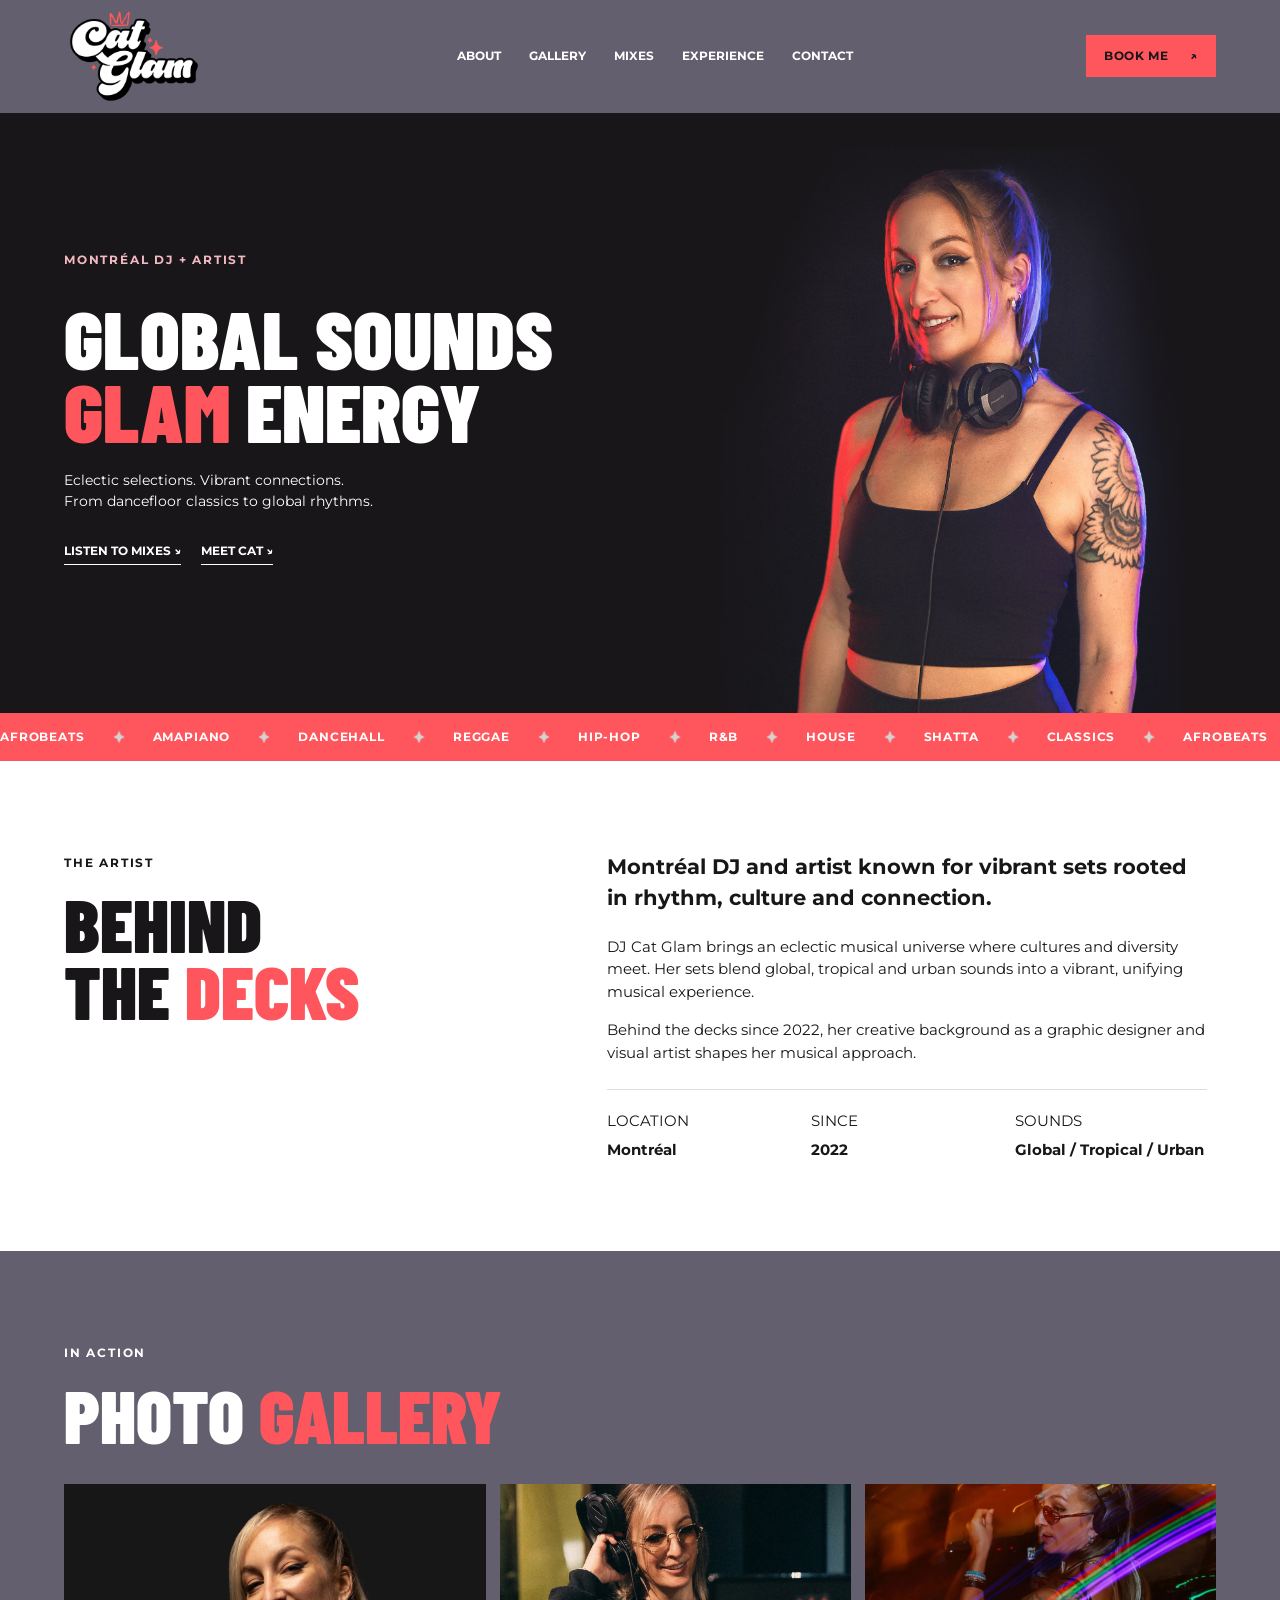
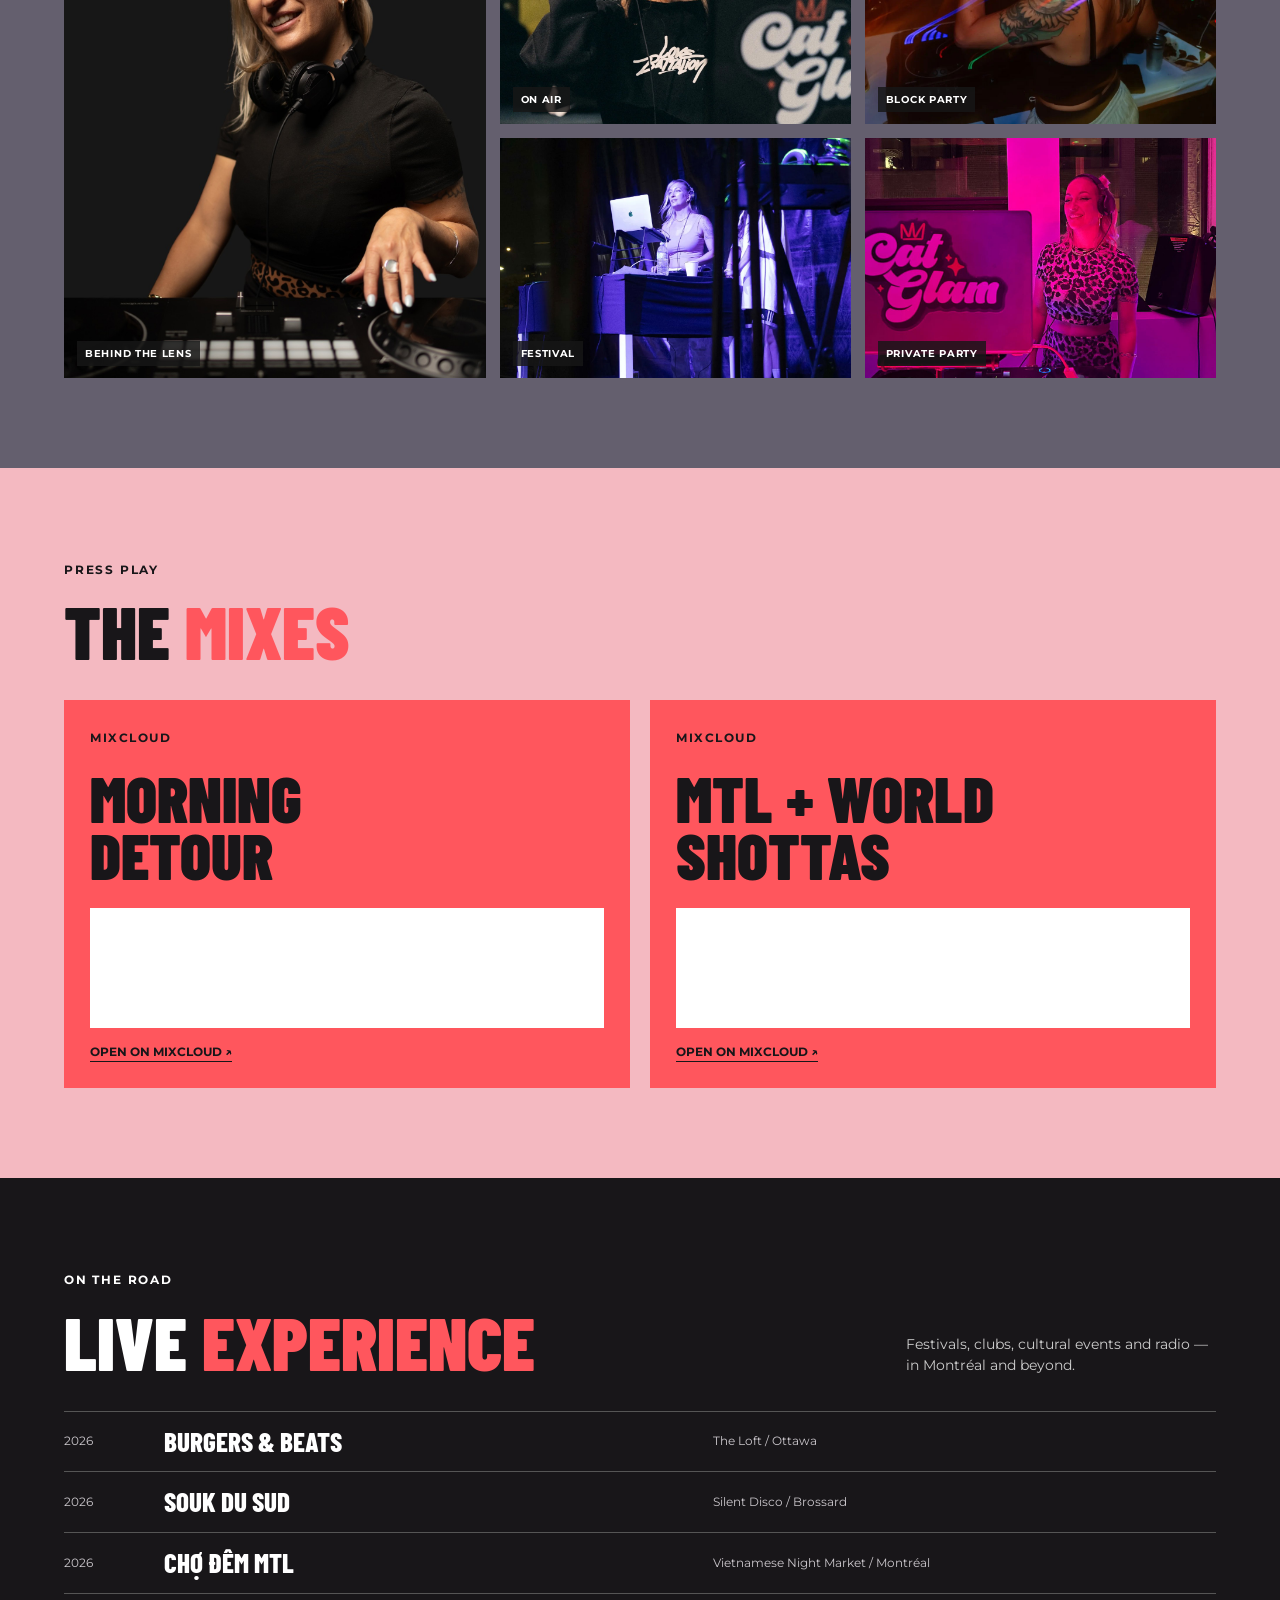
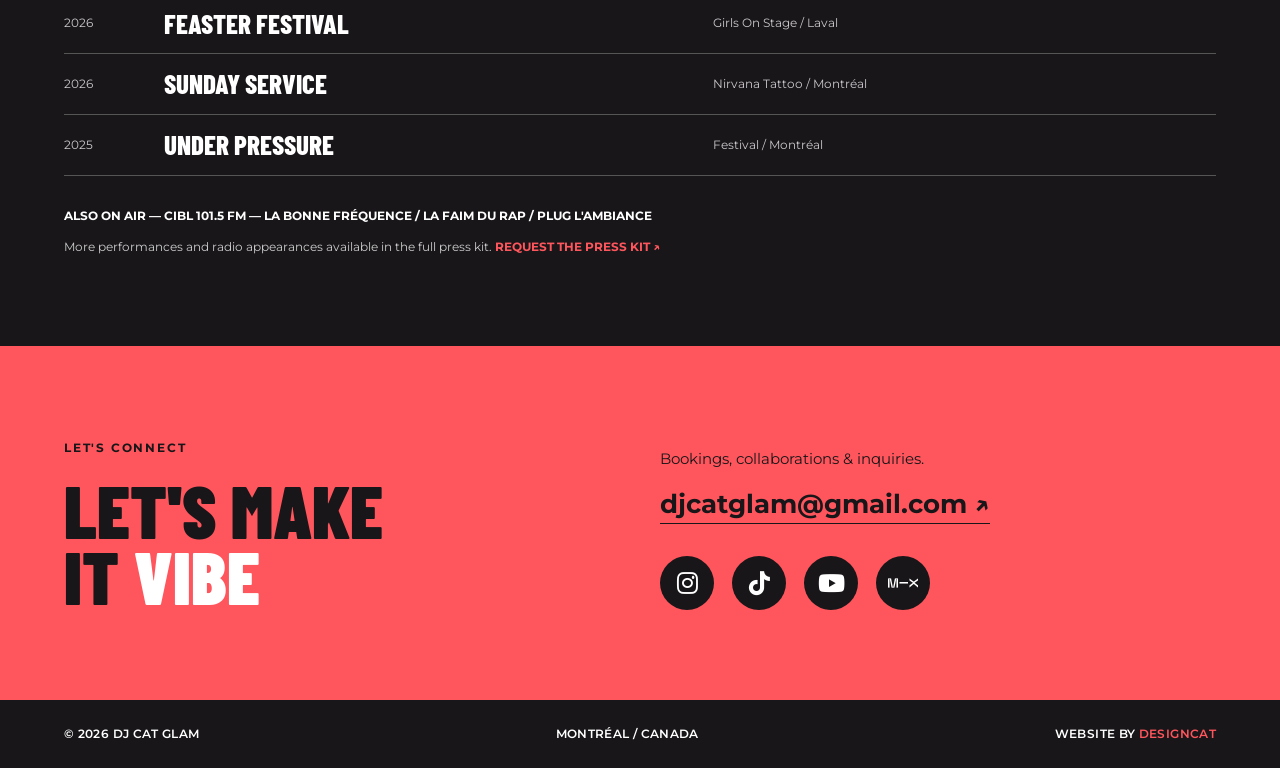
==== index.html @ 53d5a37f "sdf" ====
<!doctype html>
<html lang="en">
<head>
  <meta charset="utf-8">
  <meta name="viewport" content="width=device-width, initial-scale=1">
  <meta name="theme-color" content="#f4f0e9">
  <meta name="description" content="DJ Cat Glam — Montréal DJ and artist. Global, tropical and urban sounds. Listen to mixes, explore live sets and book Cat Glam.">
  <link rel="icon" type="image/png" href="images/favicon.png"><title>DJ Cat Glam — Montréal DJ & Artist</title>
  <link rel="preconnect" href="https://fonts.googleapis.com">
  <link rel="preconnect" href="https://fonts.gstatic.com" crossorigin>
  <link href="https://fonts.googleapis.com/css2?family=Barlow+Condensed:wght@600;700;800;900&family=Montserrat:wght@400;500;600;700&display=swap" rel="stylesheet">
  <link rel="stylesheet" href="https://cdnjs.cloudflare.com/ajax/libs/font-awesome/6.7.2/css/all.min.css">
  <link rel="stylesheet" href="style.css">
</head>
<body>
  <header class="header">
    <a href="#home" class="brand" aria-label="Cat Glam — home"><img src="images/catglam-logo.png" alt="Cat Glam" width="1560" height="1080"></a>
    <nav aria-label="Main navigation">
      <a href="#about">ABOUT</a>
      <a href="#gallery">GALLERY</a>
      <a href="#mixes">MIXES</a>
      <a href="#experience">EXPERIENCE</a>
      <a href="#contact">CONTACT</a>
    </nav>
    <a class="nav-book" href="mailto:djcatglam@gmail.com?subject=DJ%20Booking">BOOK ME <span aria-hidden="true">↗</span></a>
  </header>

  <main>
    <section id="home" class="hero" aria-labelledby="hero-title">
      <div class="hero-content wrap">
        <div class="hero-type">
          <div class="eyebrow">MONTRÉAL DJ + ARTIST</div>
          <h1 id="hero-title">GLOBAL SOUNDS<br><em>GLAM</em> ENERGY</h1>
          <p>Eclectic selections. Vibrant connections.<br>From dancefloor classics to global rhythms.</p>
          <div class="hero-cta">
            <a class="text-link" href="#mixes">LISTEN TO MIXES <span aria-hidden="true">↘</span></a>
            <a class="text-link" href="#about">MEET CAT <span aria-hidden="true">↘</span></a>
          </div>
        </div>
        <div class="portrait-stage">
          <img src="images/catglam-hero.jpg" alt="DJ Cat Glam photo" width="1440" height="1760" fetchpriority="high">
        </div>
      </div>
    </section>

    <!-- Two identical groups create one seamless horizontal loop. -->
    <div class="marquee" aria-label="Music genres: Afrobeats, Amapiano, Dancehall, Reggae, Hip-Hop, R&B, House, Shatta and Classics">
      <div class="marquee-track" aria-hidden="true">
        <div class="marquee-group">
          <span>AFROBEATS</span><img src="images/star.png" alt="" class="star"><span>AMAPIANO</span><img src="images/star.png" alt="" class="star"><span>DANCEHALL</span><img src="images/star.png" alt="" class="star"><span>REGGAE</span><img src="images/star.png" alt="" class="star"><span>HIP-HOP</span><img src="images/star.png" alt="" class="star"><span>R&amp;B</span><img src="images/star.png" alt="" class="star"><span>HOUSE</span><img src="images/star.png" alt="" class="star"><span>SHATTA</span><img src="images/star.png" alt="" class="star"><span>CLASSICS</span><img src="images/star.png" alt="" class="star">
        </div>
        <div class="marquee-group">
          <span>AFROBEATS</span><img src="images/star.png" alt="" class="star"><span>AMAPIANO</span><img src="images/star.png" alt="" class="star"><span>DANCEHALL</span><img src="images/star.png" alt="" class="star"><span>REGGAE</span><img src="images/star.png" alt="" class="star"><span>HIP-HOP</span><img src="images/star.png" alt="" class="star"><span>R&amp;B</span><img src="images/star.png" alt="" class="star"><span>HOUSE</span><img src="images/star.png" alt="" class="star"><span>SHATTA</span><img src="images/star.png" alt="" class="star"><span>CLASSICS</span><img src="images/star.png" alt="" class="star">
        </div>
      </div>
    </div>

    <section id="about" class="about section-pad">
      <div class="wrap about-grid">
        <div class="section-heading">
          <span class="eyebrow">THE ARTIST</span>
          <h2>BEHIND<br>THE <em>DECKS</em></h2>
        </div>
        <div class="about-copy">
          <p class="lead">Montréal DJ and artist known for vibrant sets rooted in rhythm, culture and connection.</p>
          <p>DJ Cat Glam brings an eclectic musical universe where cultures and diversity meet. Her sets blend global, tropical and urban sounds into a vibrant, unifying musical experience.</p>
          <p>Behind the decks since 2022, her creative background as a graphic designer and visual artist shapes her musical approach.</p>
          <div class="facts">
            <div>LOCATION<strong>Montréal</strong></div>
            <div>SINCE<strong>2022</strong></div>
            <div>SOUNDS<strong>Global / Tropical / Urban</strong></div>
          </div>
        </div>
      </div>
    </section>

    <section id="gallery" class="gallery section-pad" aria-labelledby="gallery-heading">
      <div class="wrap">
        <div class="section-top"><div><span class="eyebrow">IN ACTION</span><h2>PHOTO <em>GALLERY</em></h2></div></div>
        <div class="gallery-grid">
          <a class="gallery-item gallery-feature" href="images/studio-dj.jpg" target="_blank" rel="noopener" aria-label="View DJ Cat Glam studio portrait"><img src="images/studio-dj.jpg" alt="DJ Cat Glam behind her controller" loading="lazy"><span>BEHIND THE LENS</span></a>
          <a class="gallery-item" href="images/press-2.jpg" target="_blank" rel="noopener" aria-label="View DJ performance photo"><img src="images/press-2.jpg" alt="DJ Cat Glam behind the decks at an event" loading="lazy"><span>ON AIR</span></a>
          <a class="gallery-item" href="images/press-1.jpg" target="_blank" rel="noopener" aria-label="View DJ performance photo"><img src="images/press-1.jpg" alt="DJ Cat Glam performing under colorful lights" loading="lazy"><span>BLOCK PARTY</span></a>
          <a class="gallery-item" href="images/press-3.jpg" target="_blank" rel="noopener" aria-label="View festival photo"><img src="images/press-3.jpg" alt="DJ Cat Glam performing on a festival stage" loading="lazy"><span>FESTIVAL</span></a>
          <a class="gallery-item" href="images/press-4.jpg" target="_blank" rel="noopener" aria-label="View DJ event photo"><img src="images/press-4.jpg" alt="DJ Cat Glam mixing at an event with magenta lighting" loading="lazy"><span>PRIVATE PARTY</span></a>
        </div>
      </div>
    </section>

    <section id="mixes" class="mixes section-pad">
      <div class="wrap">
        <div class="section-top"><div><span class="eyebrow">PRESS PLAY</span><h2>THE <em>MIXES</em></h2></div></div>
        <div class="mix-grid">
          <article class="mix-card">
            <span class="mix-number">MIXCLOUD</span>
            <h3>MORNING<br>DETOUR</h3>
            <iframe title="Morning Detour Mixtape on Mixcloud" loading="lazy" width="100%" height="120" src="https://www.mixcloud.com/widget/iframe/?hide_cover=1&amp;light=1&amp;feed=%2Fdjcatglam%2Fmorning-detour-mixtape%2F" allow="encrypted-media; fullscreen"></iframe>
            <a href="https://www.mixcloud.com/djcatglam/morning-detour-mixtape/" target="_blank" rel="noopener noreferrer">OPEN ON MIXCLOUD ↗</a>
          </article>
          <article class="mix-card">
            <span class="mix-number">MIXCLOUD</span>
            <h3>MTL + WORLD<br>SHOTTAS</h3>
            <iframe title="MTL World Shottas on Mixcloud" loading="lazy" width="100%" height="120" src="https://www.mixcloud.com/widget/iframe/?hide_cover=1&amp;light=1&amp;feed=%2Fdjcatglam%2Fmtl-world-shottas%2F" allow="encrypted-media; fullscreen"></iframe>
            <a href="https://www.mixcloud.com/djcatglam/mtl-world-shottas/" target="_blank" rel="noopener noreferrer">OPEN ON MIXCLOUD ↗</a>
          </article>
        </div>
      </div>
    </section>

    <section id="experience" class="experience section-pad">
      <div class="wrap">
        <div class="section-top"><div><span class="eyebrow">ON THE ROAD</span><h2>LIVE <em>EXPERIENCE</em></h2></div><p>Festivals, clubs, cultural events and radio — in Montréal and beyond.</p></div>
        <div class="gig-list">
          <div class="gig"><span>2026</span><strong>BURGERS &amp; BEATS</strong><span>The Loft / Ottawa</span></div>
          <div class="gig"><span>2026</span><strong>SOUK DU SUD</strong><span>Silent Disco / Brossard</span></div>
          <div class="gig"><span>2026</span><strong>CHỢ ĐÊM MTL</strong><span>Vietnamese Night Market / Montréal</span></div>
          <div class="gig"><span>2026</span><strong>FEASTER FESTIVAL</strong><span>Girls On Stage / Laval</span></div>
          <div class="gig"><span>2026</span><strong>SUNDAY SERVICE</strong><span>Nirvana Tattoo / Montréal</span></div>
          <div class="gig"><span>2025</span><strong>UNDER PRESSURE</strong><span>Festival / Montréal</span></div>
        </div>
        <p class="radio-note">ALSO ON AIR — CIBL 101.5 FM — LA BONNE FRÉQUENCE / LA FAIM DU RAP / PLUG L'AMBIANCE</p>
        <p class="press-note">More performances and radio appearances available in the full press kit. <a href="mailto:djcatglam@gmail.com?subject=DJ%20Cat%20Glam%20Press%20Kit">REQUEST THE PRESS KIT ↗</a></p>
      </div>
    </section>

    <section id="contact" class="contact section-pad">
      <div class="wrap contact-grid">
        <div><span class="eyebrow">LET'S CONNECT</span><h2>LET'S MAKE<br>IT <em>VIBE</em></h2></div>
        <div class="contact-detail">
          <p>Bookings, collaborations &amp; inquiries.</p>
          <a class="mail" href="mailto:djcatglam@gmail.com">djcatglam@gmail.com ↗</a>
<div class="socials" aria-label="Social links">
  <a href="https://www.instagram.com/djcatglam/" target="_blank" rel="noopener noreferrer" aria-label="Instagram"><i class="fa-brands fa-instagram"></i></a>
  <a href="https://www.tiktok.com/@djcatglam" target="_blank" rel="noopener noreferrer" aria-label="TikTok"><i class="fa-brands fa-tiktok"></i></a>
  <a href="https://www.youtube.com/@djcatglam" target="_blank" rel="noopener noreferrer" aria-label="YouTube"><i class="fa-brands fa-youtube"></i></a>
  <a href="https://www.mixcloud.com/djcatglam/" target="_blank" rel="noopener noreferrer" aria-label="Mixcloud"><i class="fa-brands fa-mixcloud"></i></a>
</div>
        </div>
      </div>
    </section>
  </main>
  <footer><div class="wrap footer"><span>© 2026 DJ CAT GLAM</span><span>MONTRÉAL / CANADA</span><span>WEBSITE BY <a href="https://designcat.ca" target="_blank" rel="noopener noreferrer">DESIGNCAT</a></span></div></footer>
</body>
</html>
---- style.css ----
:root {
  --coral: #ff565d;
  --pink: #f4b9c1;
  --paper: #d5d1cf;
  --white: #fff;
  --ink: #181619;
  --mauve: #645f6e;
}
* { box-sizing:border-box; }
html { scroll-behavior:smooth; scroll-padding-top:25px; }
body { margin:0; background:var(--paper); color:var(--ink); font:400 15px/1.5 Montserrat,Arial,sans-serif; overflow-x:hidden; }
a { color:inherit; text-decoration:none; }
a:hover { opacity:.8; }
a:focus-visible { outline:3px solid var(--coral); outline-offset:4px; }
img { display:block; max-width:100%; }
h1,h2,h3,p { margin:0; }
h1,h2,h3 { font-family:'Barlow Condensed',Impact,sans-serif; font-weight:900; line-height:90%; }
em { color:var(--coral); font-style:normal; }
.wrap { width:min(1260px,90%); margin-inline:auto; }
.section-pad { padding:90px 0; }
.eyebrow { font-size:12px; font-weight:700; letter-spacing:0.15em; }

/* Header */
.header { min-height:88px; display:grid; grid-template-columns:160px 1fr auto; align-items:center; gap:22px; padding:8px 5%; background:var(--mauve); color:white; }
.brand { display:block; width:140px; }
.brand img { width:100%; height:auto; }
.header nav { display:flex; align-items:center; justify-content:center; gap:clamp(14px,2.2vw,32px); font-size:12px; font-weight:700; }
.nav-book,.button { display:inline-flex; align-items:center; justify-content:space-between; gap:22px; padding:12px 18px; font-size:12px; font-weight:700; letter-spacing:0.05em; }
.nav-book { background:var(--coral); color:var(--ink); font-weight:700;}
.text-link { padding-bottom:4px; border-bottom:1px solid; font-size:12px; font-weight:700; white-space:nowrap; }

/* Hero */
.hero { background: var(--ink); color: var(--white); position: relative; overflow: hidden; }
.hero-content { display:grid; grid-template-columns:minmax(0,1.2fr) minmax(0,.8fr); align-items:center; gap:12px; min-height:580px; }
.hero-type { position:relative; z-index:2; padding:60px 0 70px; }
.hero .eyebrow { color:var(--pink); }
.hero h1 { font-size:clamp(4rem,6.4vw,7.3rem); white-space:nowrap; margin:32px 0 22px; }
.hero-type>p { max-width:430px; font-size:14px; line-height:1.5; }
.hero-cta { display:flex; flex-wrap:wrap; align-items:center; gap:20px; margin-top:30px; }
.portrait-stage { position:relative; align-self:stretch; min-height:600px; }
.portrait-stage img { position:absolute; height:99%; width:auto; max-width:none; bottom:0; right:0; object-fit:contain; object-position:bottom; }

/* Straight, infinite marquee */
.marquee { width:100%; overflow:hidden; background:var(--coral); color:var(--white); padding:15px 0; transform:none; margin:0; }
.marquee-track { display:flex; width:max-content; animation:marquee-scroll 36s linear infinite; }
.marquee-group { display:flex; flex:0 0 auto; align-items:center; gap:28px; padding-right:28px; white-space:nowrap; font-size:12px; font-weight:700; letter-spacing:.07em; }
@keyframes marquee-scroll { from { transform:translateX(0); } to { transform:translateX(-50%); } }
@media (prefers-reduced-motion:reduce) { html { scroll-behavior:auto; } .marquee-track { animation:none; } }
.star { position: static; width: 12px; height: 12px; object-fit: contain; flex-shrink: 0; pointer-events: none; }

/* About */
.about { background:#fff; }
.about-grid { display:grid; grid-template-columns:.85fr 1.15fr; gap:8%; }
.section-heading h2,.section-top h2,.contact h2 { font-size:clamp(3.5rem,5.8vw,6rem); margin-top:18px; }
.about-copy { max-width:600px; }
.about-copy p { margin-bottom:16px; }
.about-copy .lead { font-size:21px; font-weight:700; line-height:1.5; margin-bottom:22px; }
.facts { display:grid; grid-template-columns:repeat(3,minmax(0,1fr)); gap:13px; border-top:1px solid #ddd; margin-top:25px; padding-top:20px; }
.facts strong { display:block; margin-top:6px; }

/* Shared section intro */
.section-top { display:flex; align-items:end; justify-content:space-between; gap:30px; margin-bottom:35px; }
.section-top>p { max-width:310px; font-size:14px; }

/* Photo gallery */
.gallery { background:var(--mauve); color:white; }
.gallery-grid { display:grid; grid-template-columns:1.2fr 1fr 1fr; grid-auto-rows:240px; gap:14px; }
.gallery-item { position:relative; display:block; overflow:hidden; background:#29242c; color:white; }
.gallery-feature { grid-row:span 2; }
.gallery-item img { width:100%; height:100%; object-fit:cover; transition:transform .35s ease; }
.gallery-item:hover img { transform:scale(1.035); }
.gallery-item span { position:absolute; left:13px; bottom:12px; padding:5px 8px; background:rgba(23,23,23,.82); font-size:10px; font-weight:700; letter-spacing:.07em; }

/* Mixcloud */
.mixes { background:var(--pink); }
.mix-grid { display:grid; grid-template-columns:repeat(2,minmax(0,1fr)); gap:20px; }
.mix-card { min-width:0; background:var(--coral); padding:26px; }
.mix-number { font-size:12px; font-weight:700; letter-spacing:.13em; }
.mix-card h3 { font-size:clamp(3.4rem,5vw,5.5rem); margin:20px 0 24px; }
.mix-card iframe { border:0; width:100%; display:block; background:white; }
.mix-card>a { display:inline-block; margin-top:15px; font-size:12px; font-weight:700; border-bottom:1px solid; }

/* Experience */
.experience { background:var(--ink); color:white; }
.experience .section-top>p { color:#ccc; }
.gig { display:grid; grid-template-columns:80px minmax(0,1fr) minmax(0,.95fr); gap:20px; align-items:center; padding:15px 0; border-top:1px solid #555; }
.gig:last-child { border-bottom:1px solid #555; }
.gig span { font-size:12px; color:#cbc7cc; }
.gig strong { font:800 27px/1.1 'Barlow Condensed',Impact,sans-serif; }
.radio-note { margin-top:30px; font-size:12px; font-weight:700; line-height:1.7; }
.radio-note span { color:var(--coral); margin:0 8px; }
.press-note { margin-top:12px; font-size:12px; color:#ccc; }
.press-note a { color:var(--coral); font-weight:700; }

/* Contact / socials */
.contact { background:var(--coral); }
.contact em { color:white; }
.contact-grid { display:grid; grid-template-columns:1fr 1fr; gap:40px; align-items:end; }
.contact-detail p { margin-bottom:14px; }
.mail { display:inline-block; font-size:clamp(16px,2vw,26px); font-weight:700; border-bottom:1px solid; overflow-wrap:anywhere; }
.socials {
  display: flex;
  gap: 18px;
  margin-top: 32px;
  flex-wrap: wrap;
}
.socials a {
  width: 54px;
  height: 54px;
  border-radius: 50%;
  background: var(--ink);
  color: var(--white);
  display: inline-flex;
  align-items: center;
  justify-content: center;
  font-size: 24px;
  line-height: 1;
  transition: all 0.2s ease;
}

footer { background:var(--ink); color:white; }
.footer { display:flex; justify-content:space-between; flex-wrap:wrap; gap:12px; padding:25px 0; font-size:12px; font-weight:600; letter-spacing:.03em; }
.footer a { color:var(--coral); }

@media(max-width:1050px) {
 .hero h1 { font-size:clamp(3.7rem,7vw,6rem); }
 .portrait-stage img { right:-15%; }
 .header { grid-template-columns:125px 1fr auto; }
}
@media(max-width:720px) {
 html { scroll-padding-top:18px; }
 body { font-size:14px; }
 .wrap { width:90%; }
 .section-pad { padding:65px 0; }
 .header { display:flex; flex-wrap:wrap; min-height:0; gap:9px; padding:8px 5% 14px; }
 .brand { width:98px; }
 .header nav { order:3; width:100%; justify-content:space-between; gap:6px; font-size:9px; }
 .nav-book { margin-left:auto; padding:9px 11px; font-size:10px; }
 .hero-content { display:flex; flex-direction:column; min-height:0; gap:0; align-items:stretch; }
 .hero-type { padding:44px 0 0; }
 .hero h1 { font-size:clamp(3.15rem,12vw,5.1rem); line-height:.96; white-space:normal; margin:22px 0 16px; }
 .hero-type>p { font-size:13px; }
 .hero-cta { margin-top:23px; gap:16px; }
 .portrait-stage { align-self:auto; min-height:0; height:350px; margin-top:8px; }
 .portrait-stage img { height:100%; width:auto; max-width:100%; bottom:0; right:auto; left:50%; transform:translateX(-50%); object-fit:contain; }
 .marquee { padding:12px 0; }
 .marquee-group { gap:20px; padding-right:20px; font-size:12px; }
 .about-grid,.contact-grid,.mix-grid { grid-template-columns:1fr; gap:22px; }
 .section-heading h2,.section-top h2,.contact h2 { font-size:clamp(3.3rem,11vw,5rem); }
 .about-copy .lead { font-size:17px; }
 .facts { gap:10px; }
 .section-top { display:block; }
 .section-top>p { margin-top:15px; }
 .gallery-grid { grid-template-columns:repeat(2,minmax(0,1fr)); grid-auto-rows:auto; gap:9px; }
 .gallery-item { aspect-ratio:1 / 1; }
 .gallery-feature { grid-column:1 / -1; grid-row:auto; height:auto; aspect-ratio:3 / 4; }
 .gallery-feature img { object-fit:contain; object-position:center; background:#171717; }
 .gallery-item span { font-size:9px; left:8px; bottom:8px; }
 .mix-card { padding:22px; }
 .mix-card h3 { font-size:4rem; }
 .gig { grid-template-columns:65px 1fr; gap:7px 12px; }
 .gig span:last-child { grid-column:2; }
 .gig strong { font-size:24px; }
 .socials { gap:25px; }
 .footer { font-size:10px; }
}
@media(max-width:390px) {
 .header nav { font-size:8px; }
 .hero h1 { font-size:11.2vw; }
 .hero-cta { gap:12px; }
 .button,.text-link { font-size:10px; }
 .portrait-stage { height:315px; }
}
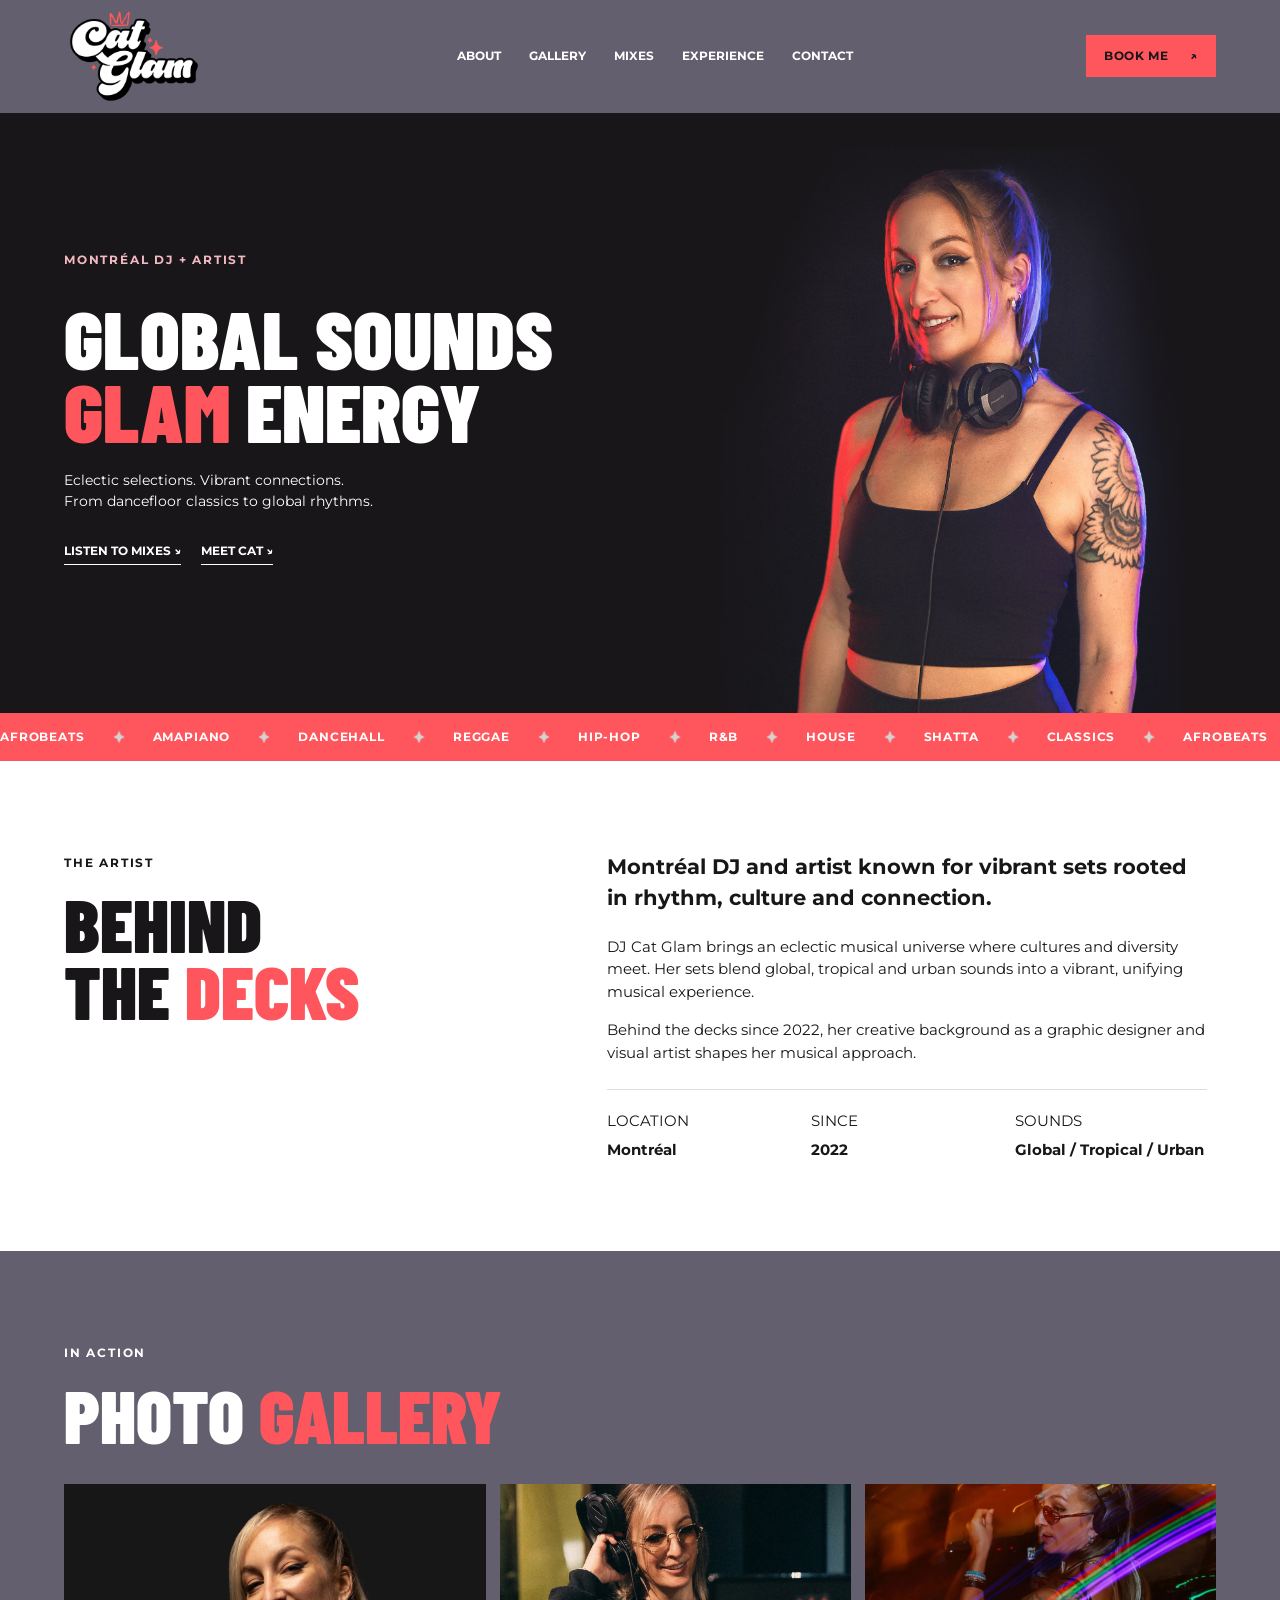
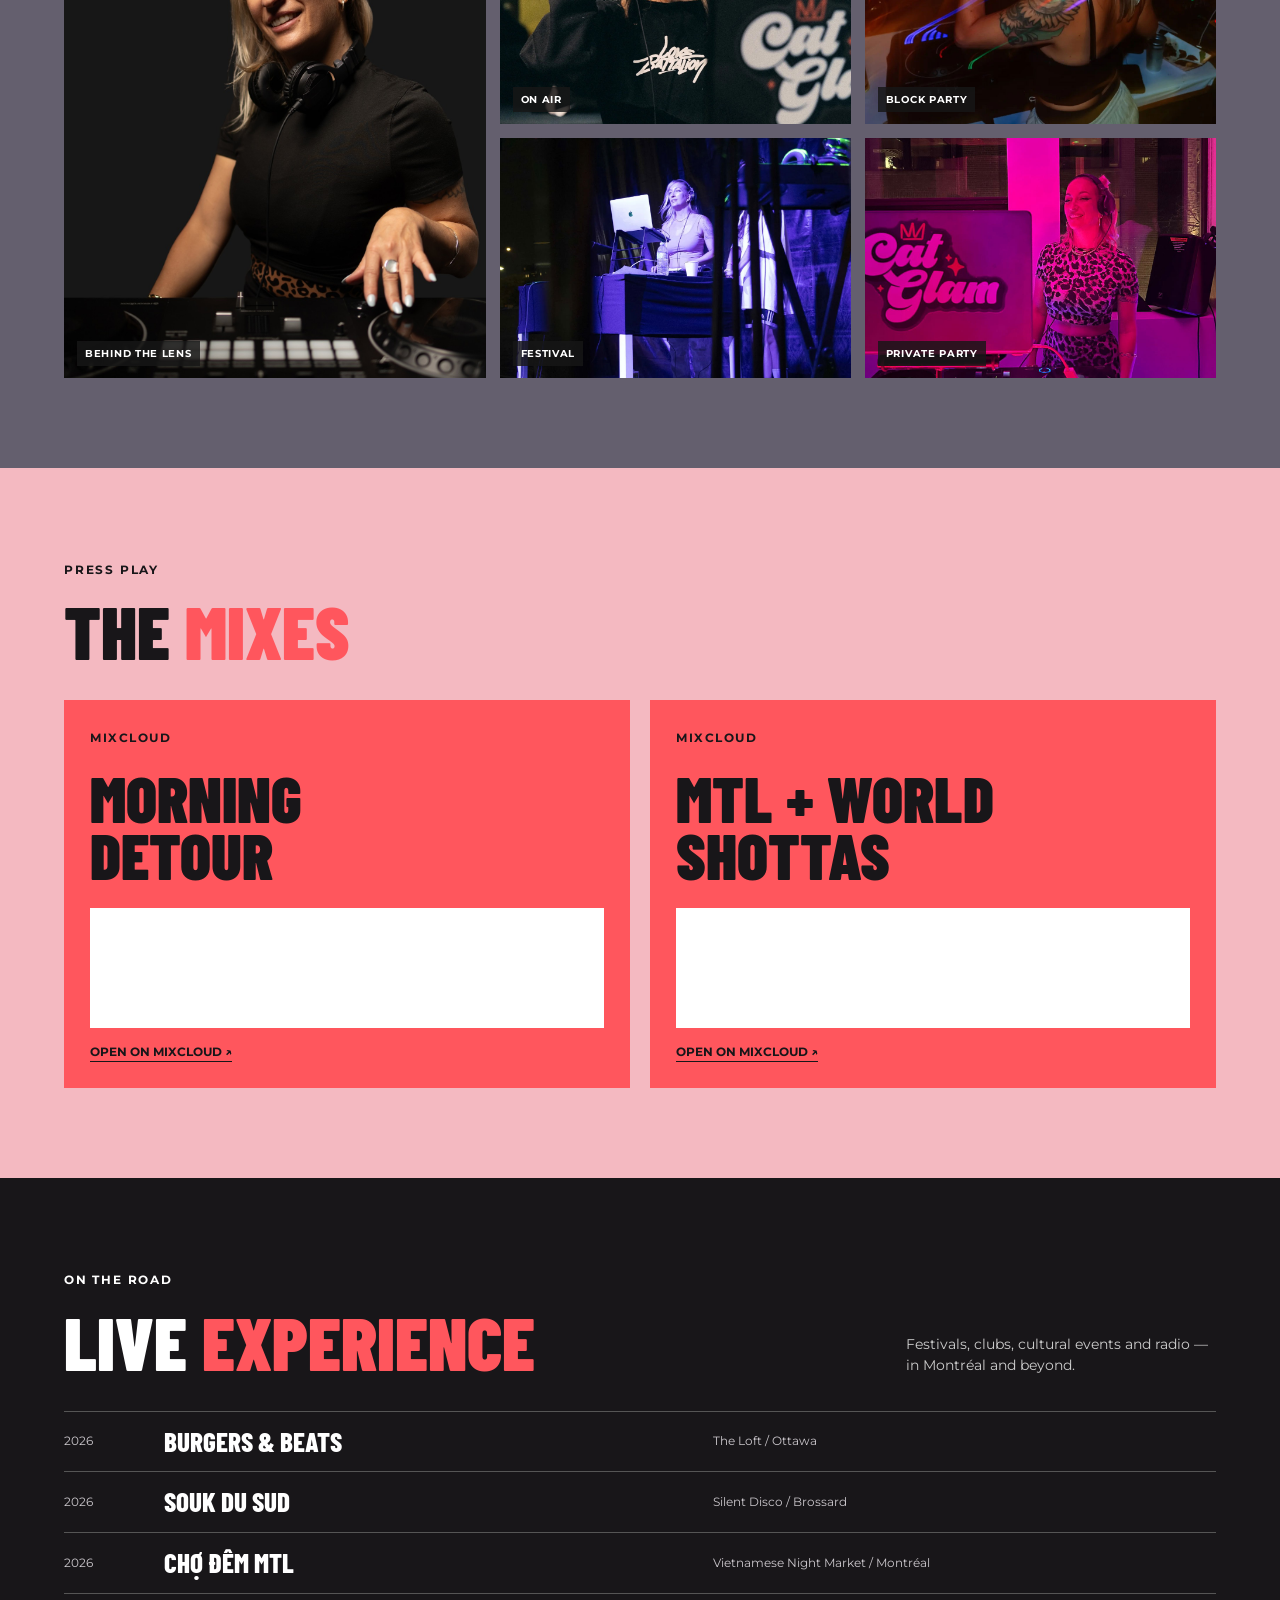
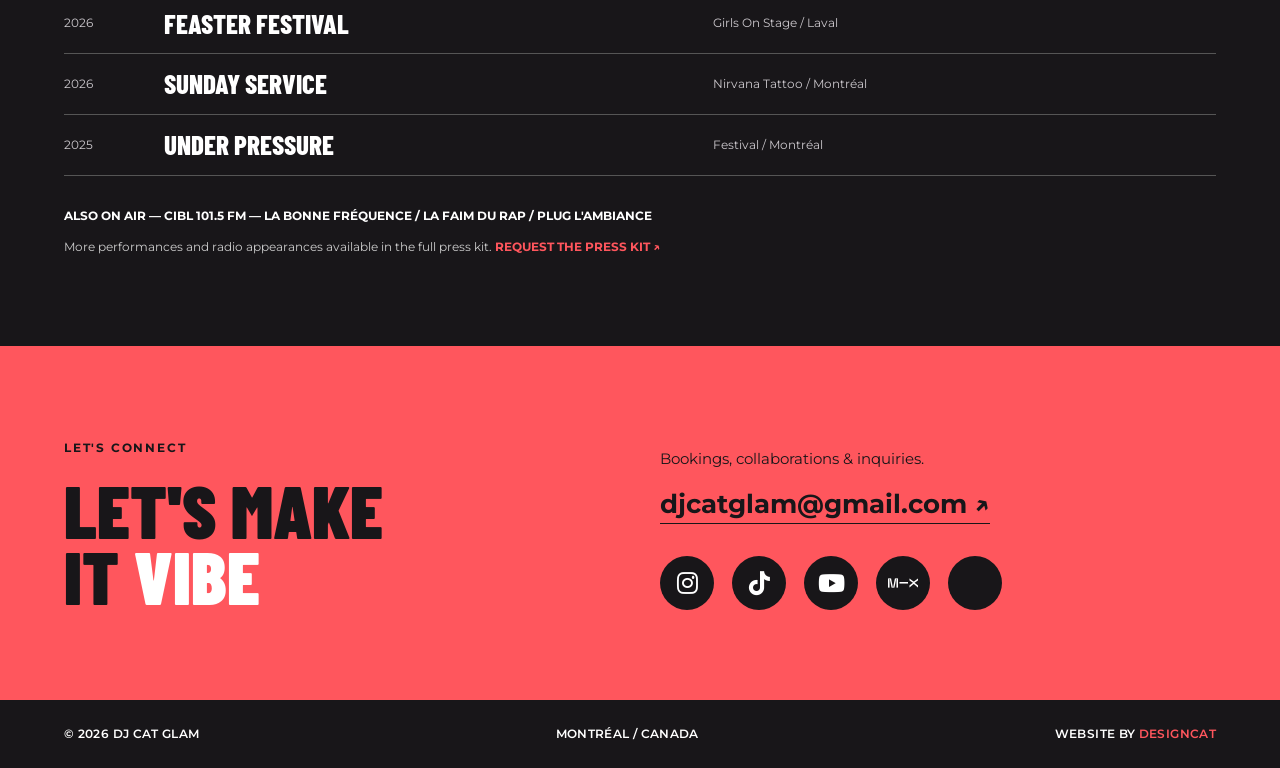
==== commit 5e788604: "sdfgf" ====
--- a/index.html
+++ b/index.html
@@ -134,6 +134,7 @@
   <a href="https://www.tiktok.com/@djcatglam" target="_blank" rel="noopener noreferrer" aria-label="TikTok"><i class="fa-brands fa-tiktok"></i></a>
   <a href="https://www.youtube.com/@djcatglam" target="_blank" rel="noopener noreferrer" aria-label="YouTube"><i class="fa-brands fa-youtube"></i></a>
   <a href="https://www.mixcloud.com/djcatglam/" target="_blank" rel="noopener noreferrer" aria-label="Mixcloud"><i class="fa-brands fa-mixcloud"></i></a>
+  <a href="https://linktr.ee/djcatglam" target="_blank" rel="noopener noreferrer" aria-label="Linktree"><i class="fa-brands fa-linktree"></i></a>
 </div>
         </div>
       </div>
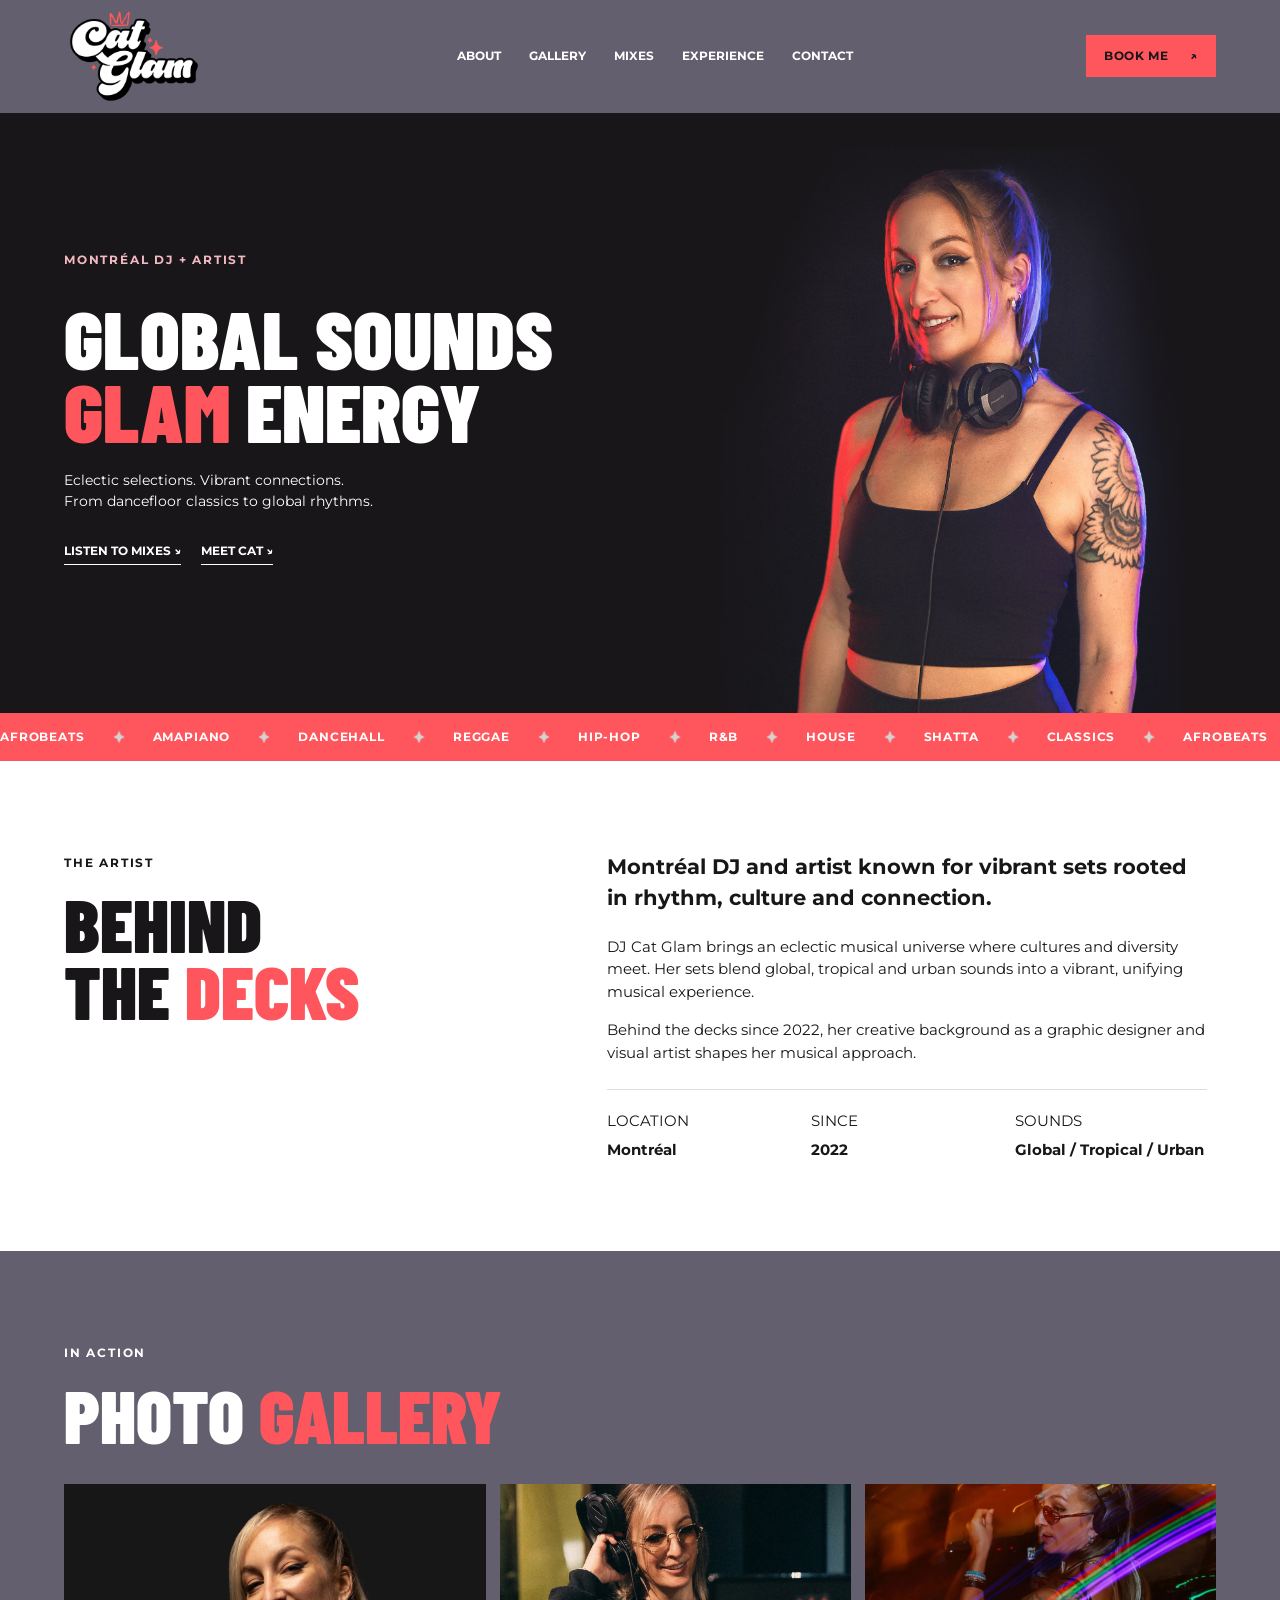
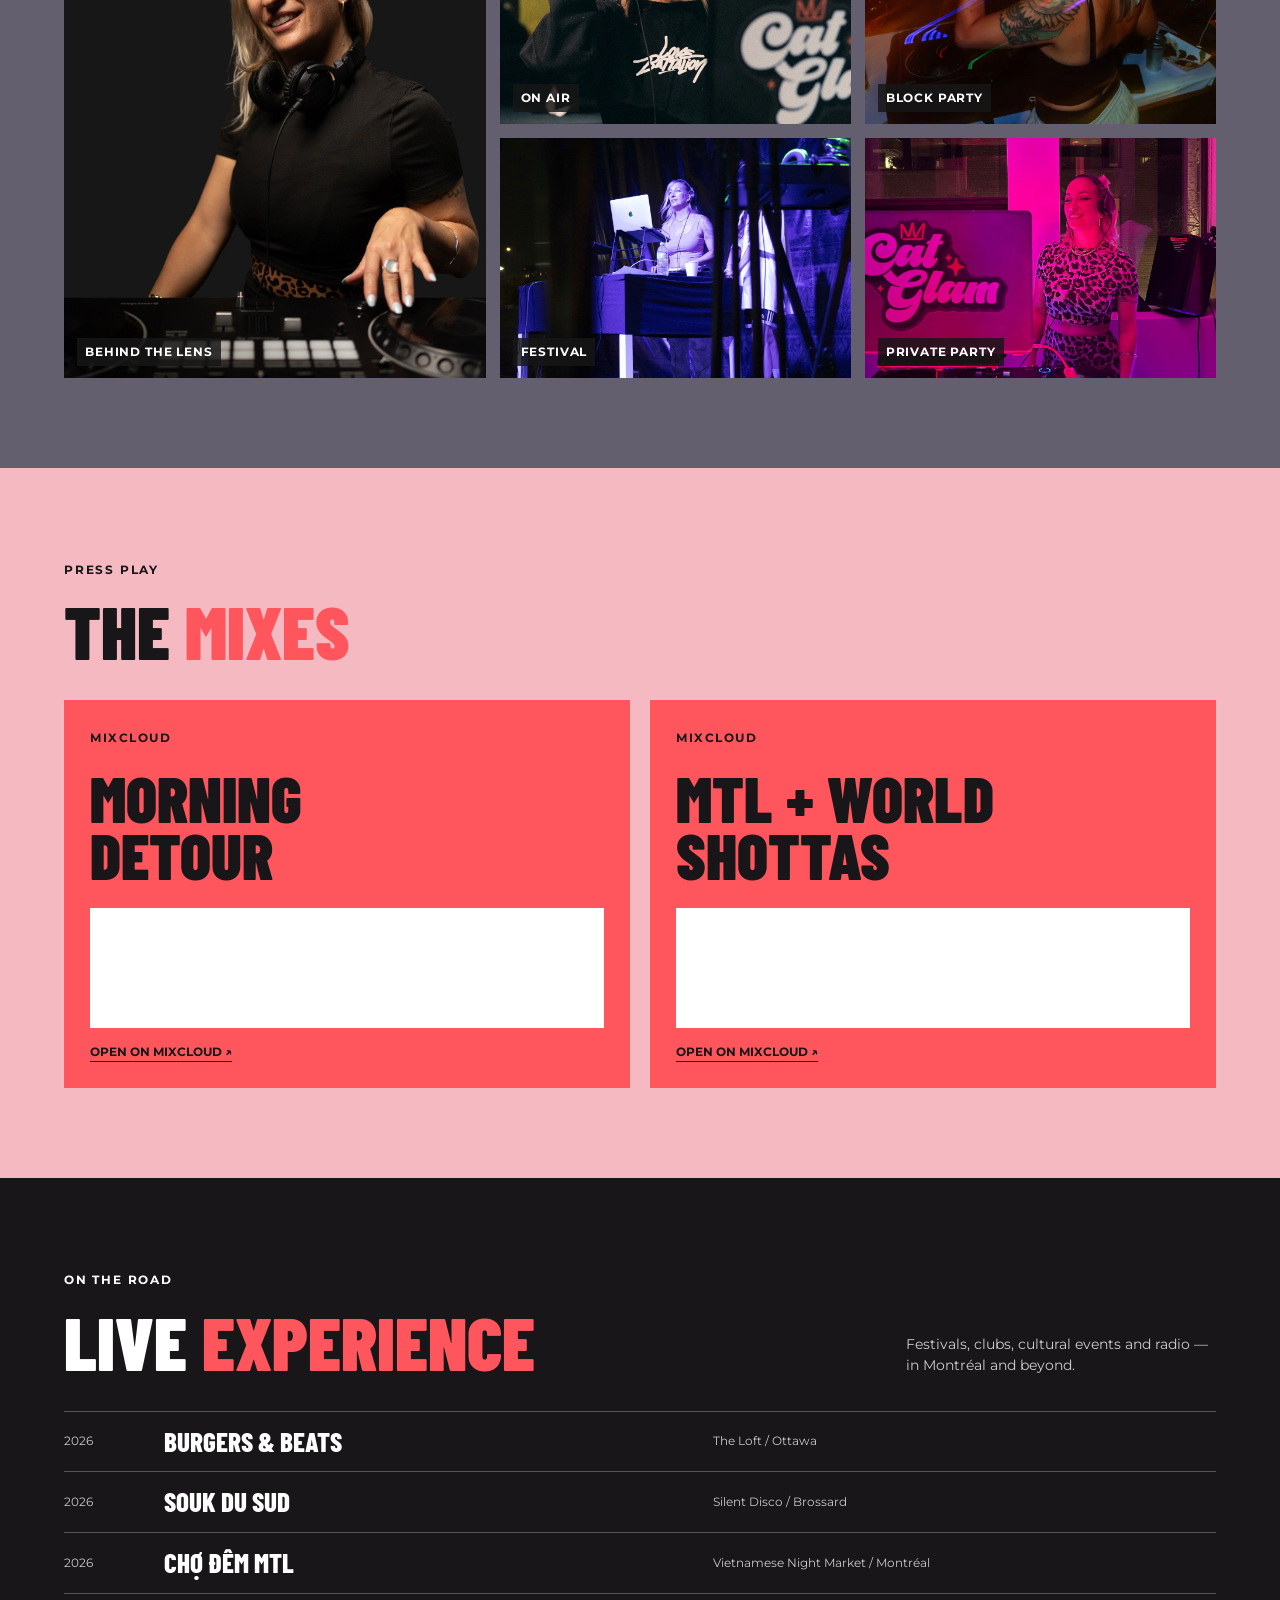
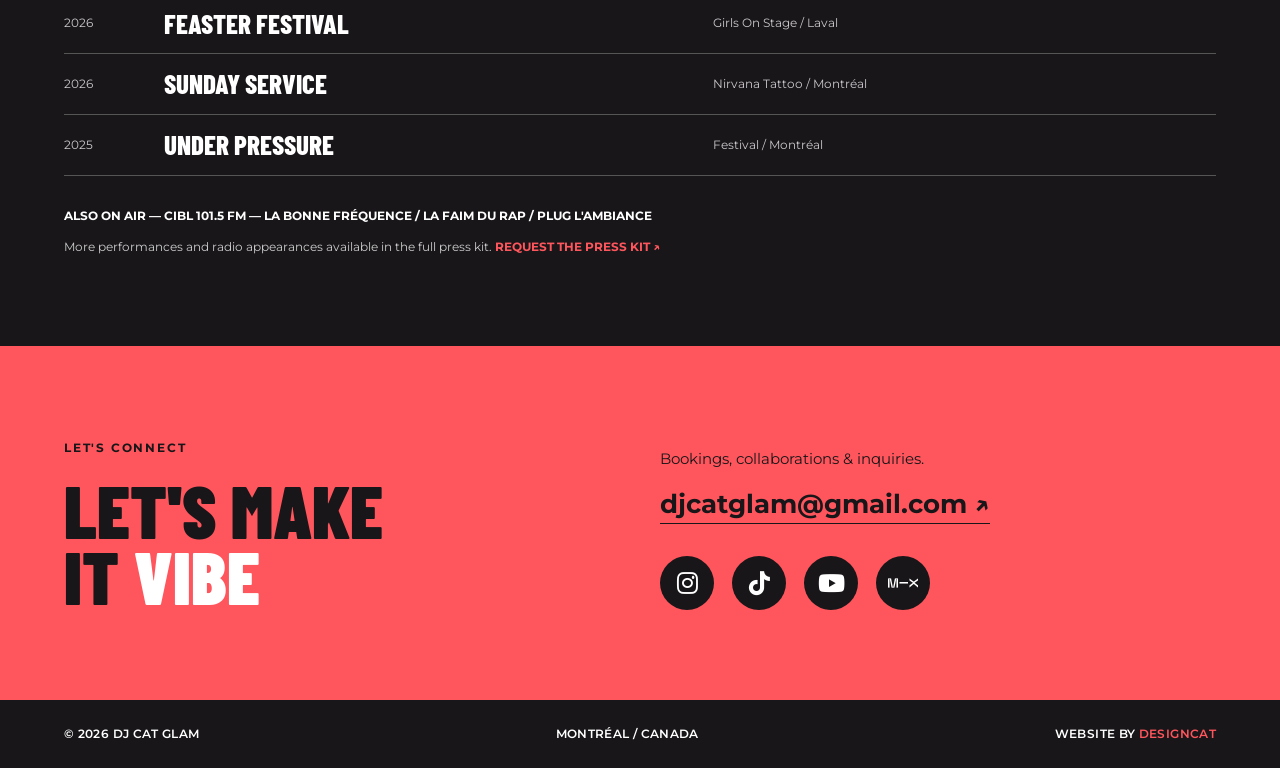
==== commit dfd60730: "gu" ====
--- a/index.html
+++ b/index.html
@@ -134,7 +134,6 @@
   <a href="https://www.tiktok.com/@djcatglam" target="_blank" rel="noopener noreferrer" aria-label="TikTok"><i class="fa-brands fa-tiktok"></i></a>
   <a href="https://www.youtube.com/@djcatglam" target="_blank" rel="noopener noreferrer" aria-label="YouTube"><i class="fa-brands fa-youtube"></i></a>
   <a href="https://www.mixcloud.com/djcatglam/" target="_blank" rel="noopener noreferrer" aria-label="Mixcloud"><i class="fa-brands fa-mixcloud"></i></a>
-  <a href="https://linktr.ee/djcatglam" target="_blank" rel="noopener noreferrer" aria-label="Linktree"><i class="fa-brands fa-linktree"></i></a>
 </div>
         </div>
       </div>
--- a/style.css
+++ b/style.css
@@ -69,7 +69,7 @@
 .gallery-feature { grid-row:span 2; }
 .gallery-item img { width:100%; height:100%; object-fit:cover; transition:transform .35s ease; }
 .gallery-item:hover img { transform:scale(1.035); }
-.gallery-item span { position:absolute; left:13px; bottom:12px; padding:5px 8px; background:rgba(23,23,23,.82); font-size:10px; font-weight:700; letter-spacing:.07em; }
+.gallery-item span { position:absolute; left:13px; bottom:12px; padding:5px 8px; background:rgba(23,23,23,.82); font-size:12px; font-weight:700; letter-spacing:.07em; }
 
 /* Mixcloud */
 .mixes { background:var(--pink); }
@@ -134,12 +134,12 @@
  .section-pad { padding:65px 0; }
  .header { display:flex; flex-wrap:wrap; min-height:0; gap:9px; padding:8px 5% 14px; }
  .brand { width:98px; }
- .header nav { order:3; width:100%; justify-content:space-between; gap:6px; font-size:9px; }
- .nav-book { margin-left:auto; padding:9px 11px; font-size:10px; }
+ .header nav { order:3; width:100%; justify-content:space-between; gap:6px; font-size:11px; }
+ .nav-book { margin-left:auto; padding:9px 11px; font-size:11px; }
  .hero-content { display:flex; flex-direction:column; min-height:0; gap:0; align-items:stretch; }
  .hero-type { padding:44px 0 0; }
- .hero h1 { font-size:clamp(3.15rem,12vw,5.1rem); line-height:.96; white-space:normal; margin:22px 0 16px; }
- .hero-type>p { font-size:13px; }
+ .hero h1 { font-size:clamp(3.15rem,12vw,5.1rem); white-space:normal; margin:22px 0 16px; }
+ .hero-type>p { font-size:14px; }
  .hero-cta { margin-top:23px; gap:16px; }
  .portrait-stage { align-self:auto; min-height:0; height:350px; margin-top:8px; }
  .portrait-stage img { height:100%; width:auto; max-width:100%; bottom:0; right:auto; left:50%; transform:translateX(-50%); object-fit:contain; }
@@ -155,17 +155,17 @@
  .gallery-item { aspect-ratio:1 / 1; }
  .gallery-feature { grid-column:1 / -1; grid-row:auto; height:auto; aspect-ratio:3 / 4; }
  .gallery-feature img { object-fit:contain; object-position:center; background:#171717; }
- .gallery-item span { font-size:9px; left:8px; bottom:8px; }
+ .gallery-item span { font-size:11px; left:8px; bottom:8px; }
  .mix-card { padding:22px; }
  .mix-card h3 { font-size:4rem; }
  .gig { grid-template-columns:65px 1fr; gap:7px 12px; }
  .gig span:last-child { grid-column:2; }
  .gig strong { font-size:24px; }
  .socials { gap:25px; }
- .footer { font-size:10px; }
+ .footer { font-size:11px; }
 }
 @media(max-width:390px) {
- .header nav { font-size:8px; }
+ .header nav { font-size:10px; }
  .hero h1 { font-size:11.2vw; }
  .hero-cta { gap:12px; }
  .button,.text-link { font-size:10px; }
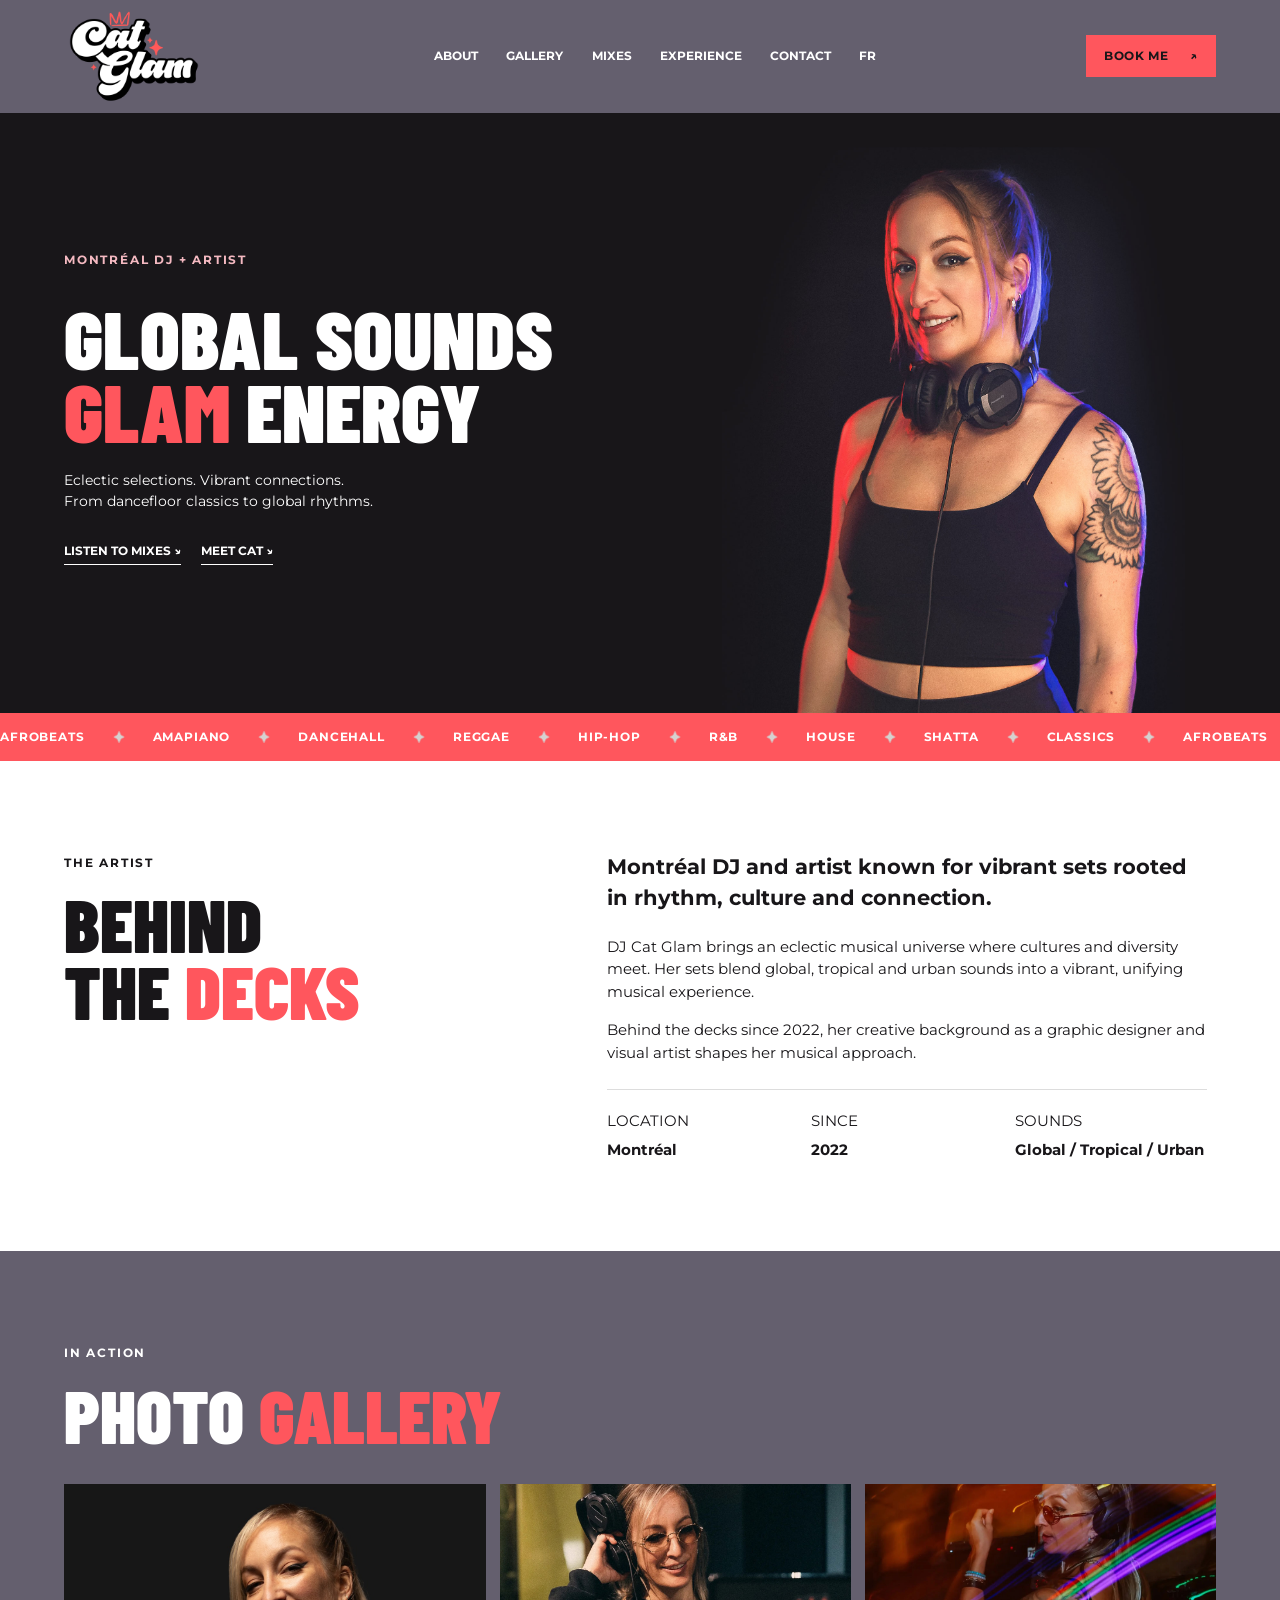
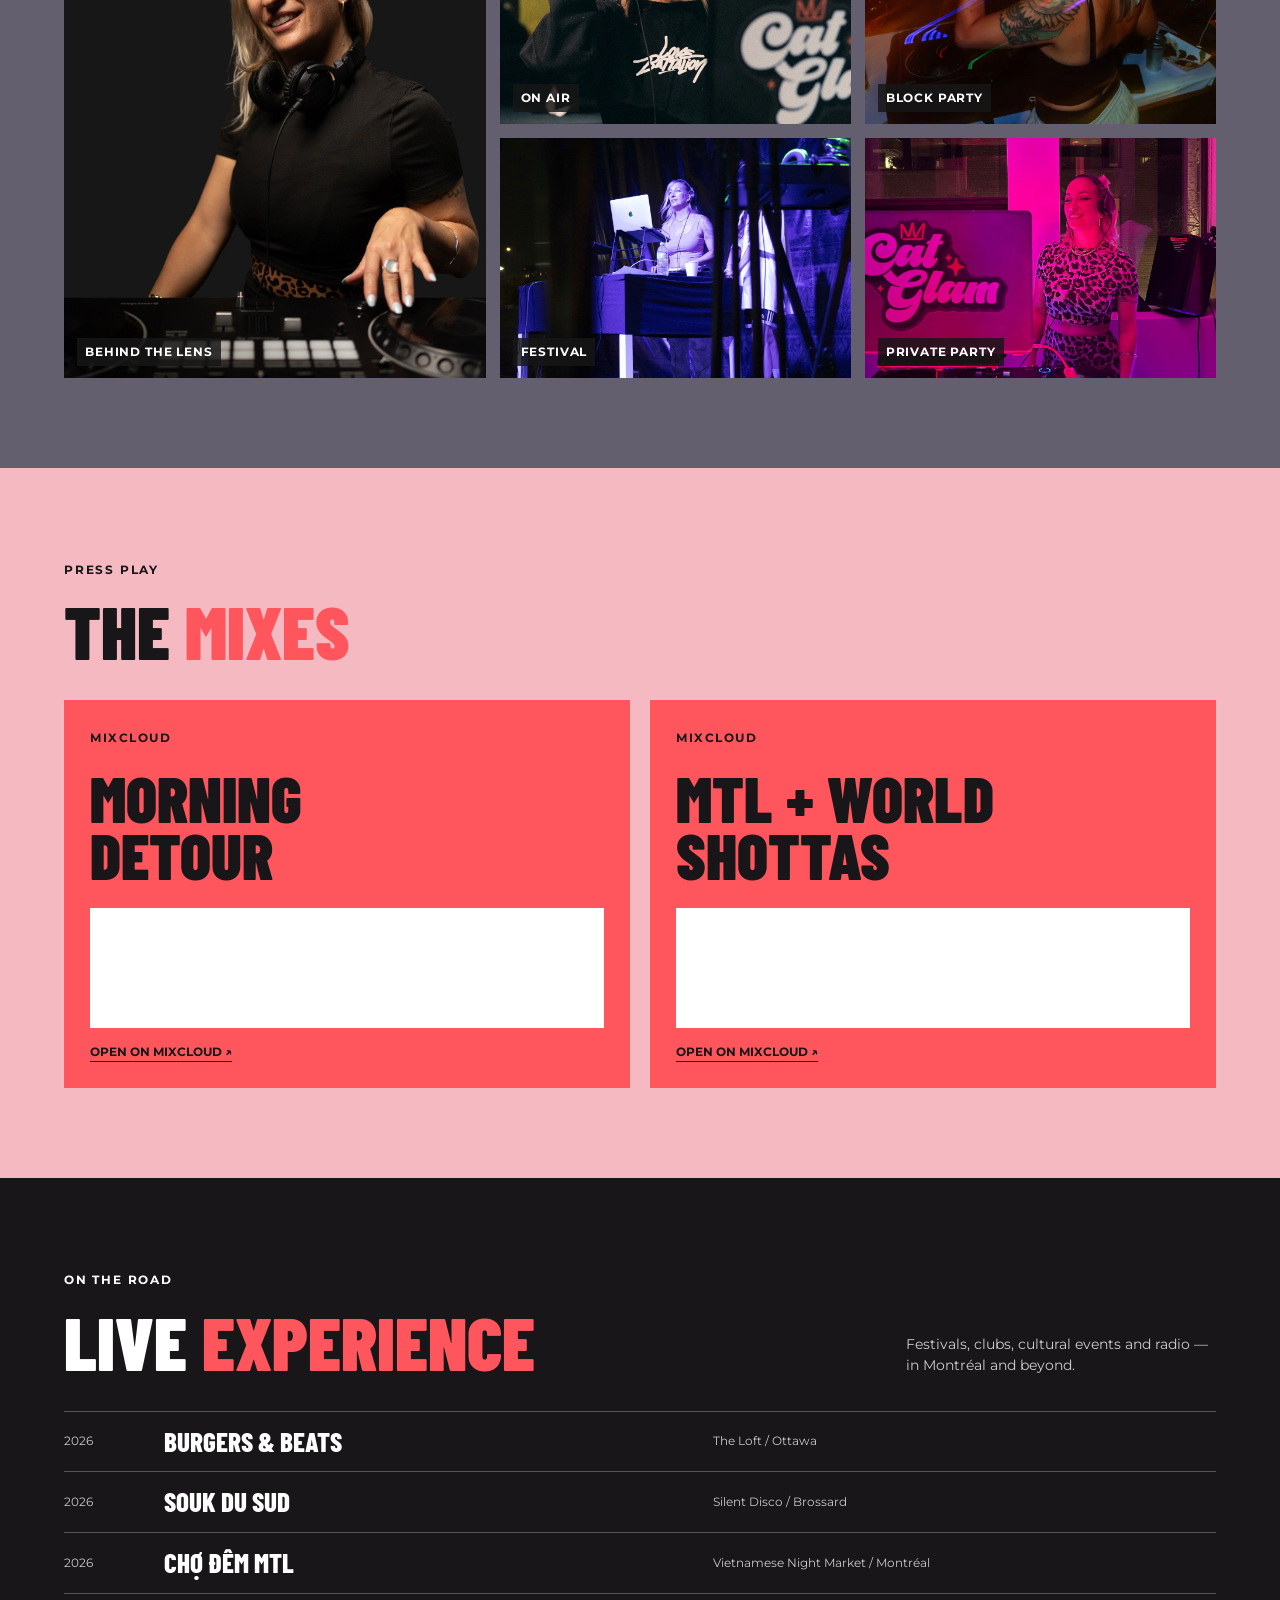
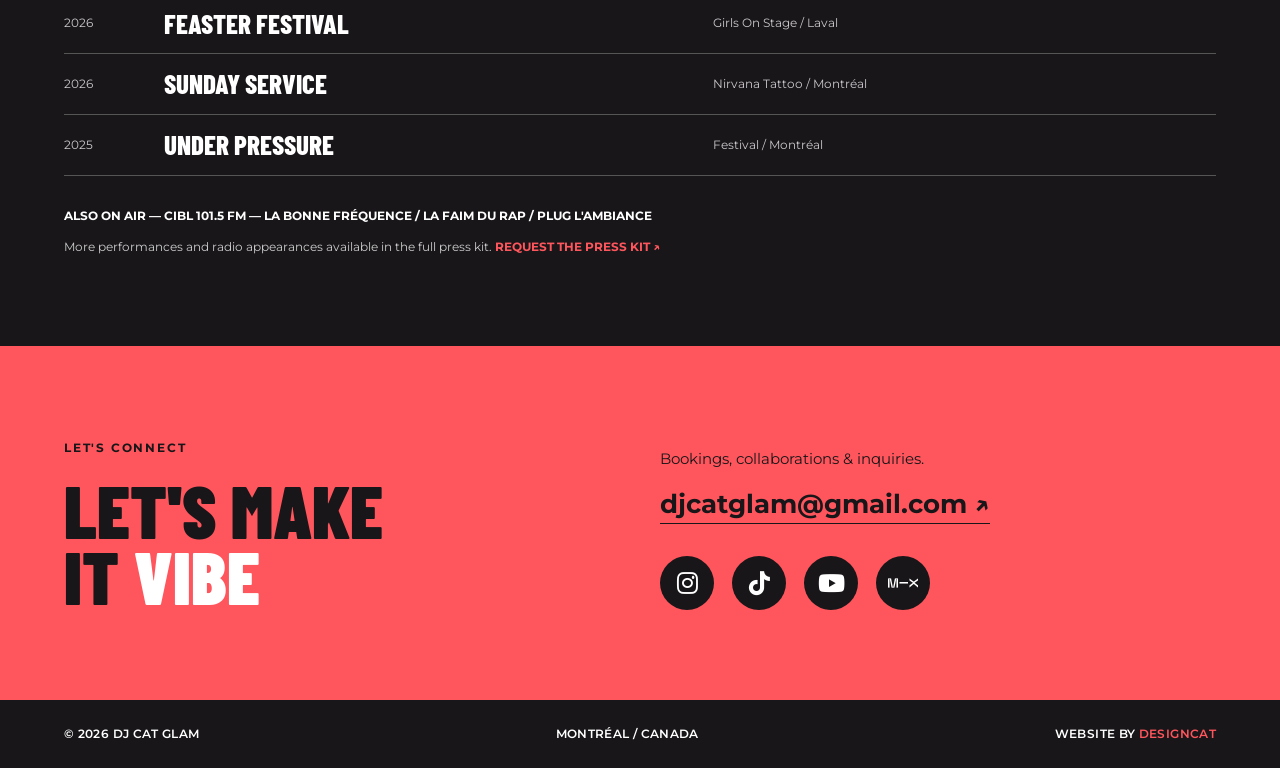
==== commit cce342d2: "wsd" ====
--- a/index.html
+++ b/index.html
@@ -21,6 +21,7 @@
       <a href="#mixes">MIXES</a>
       <a href="#experience">EXPERIENCE</a>
       <a href="#contact">CONTACT</a>
+      <a href="fr/" lang="fr" aria-label="Version française">FR</a>
     </nav>
     <a class="nav-book" href="mailto:djcatglam@gmail.com?subject=DJ%20Booking">BOOK ME <span aria-hidden="true">↗</span></a>
   </header>
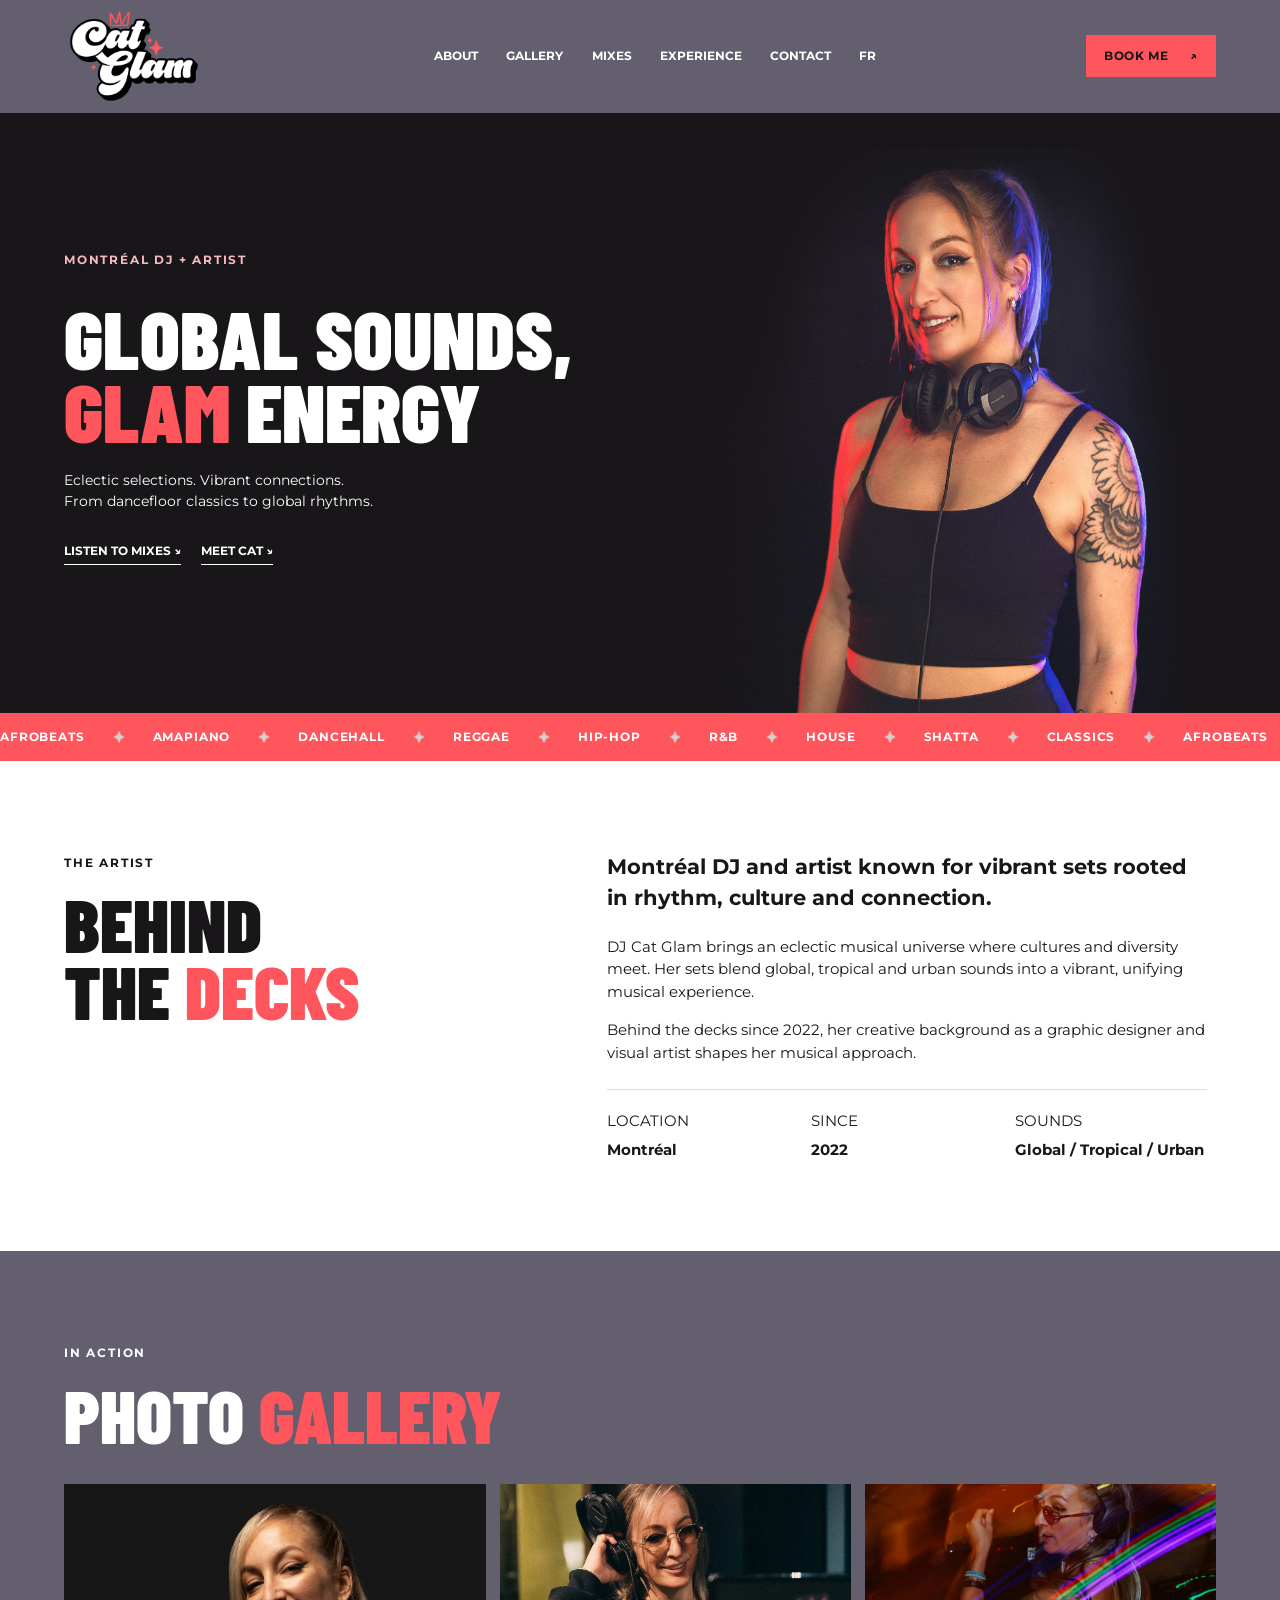
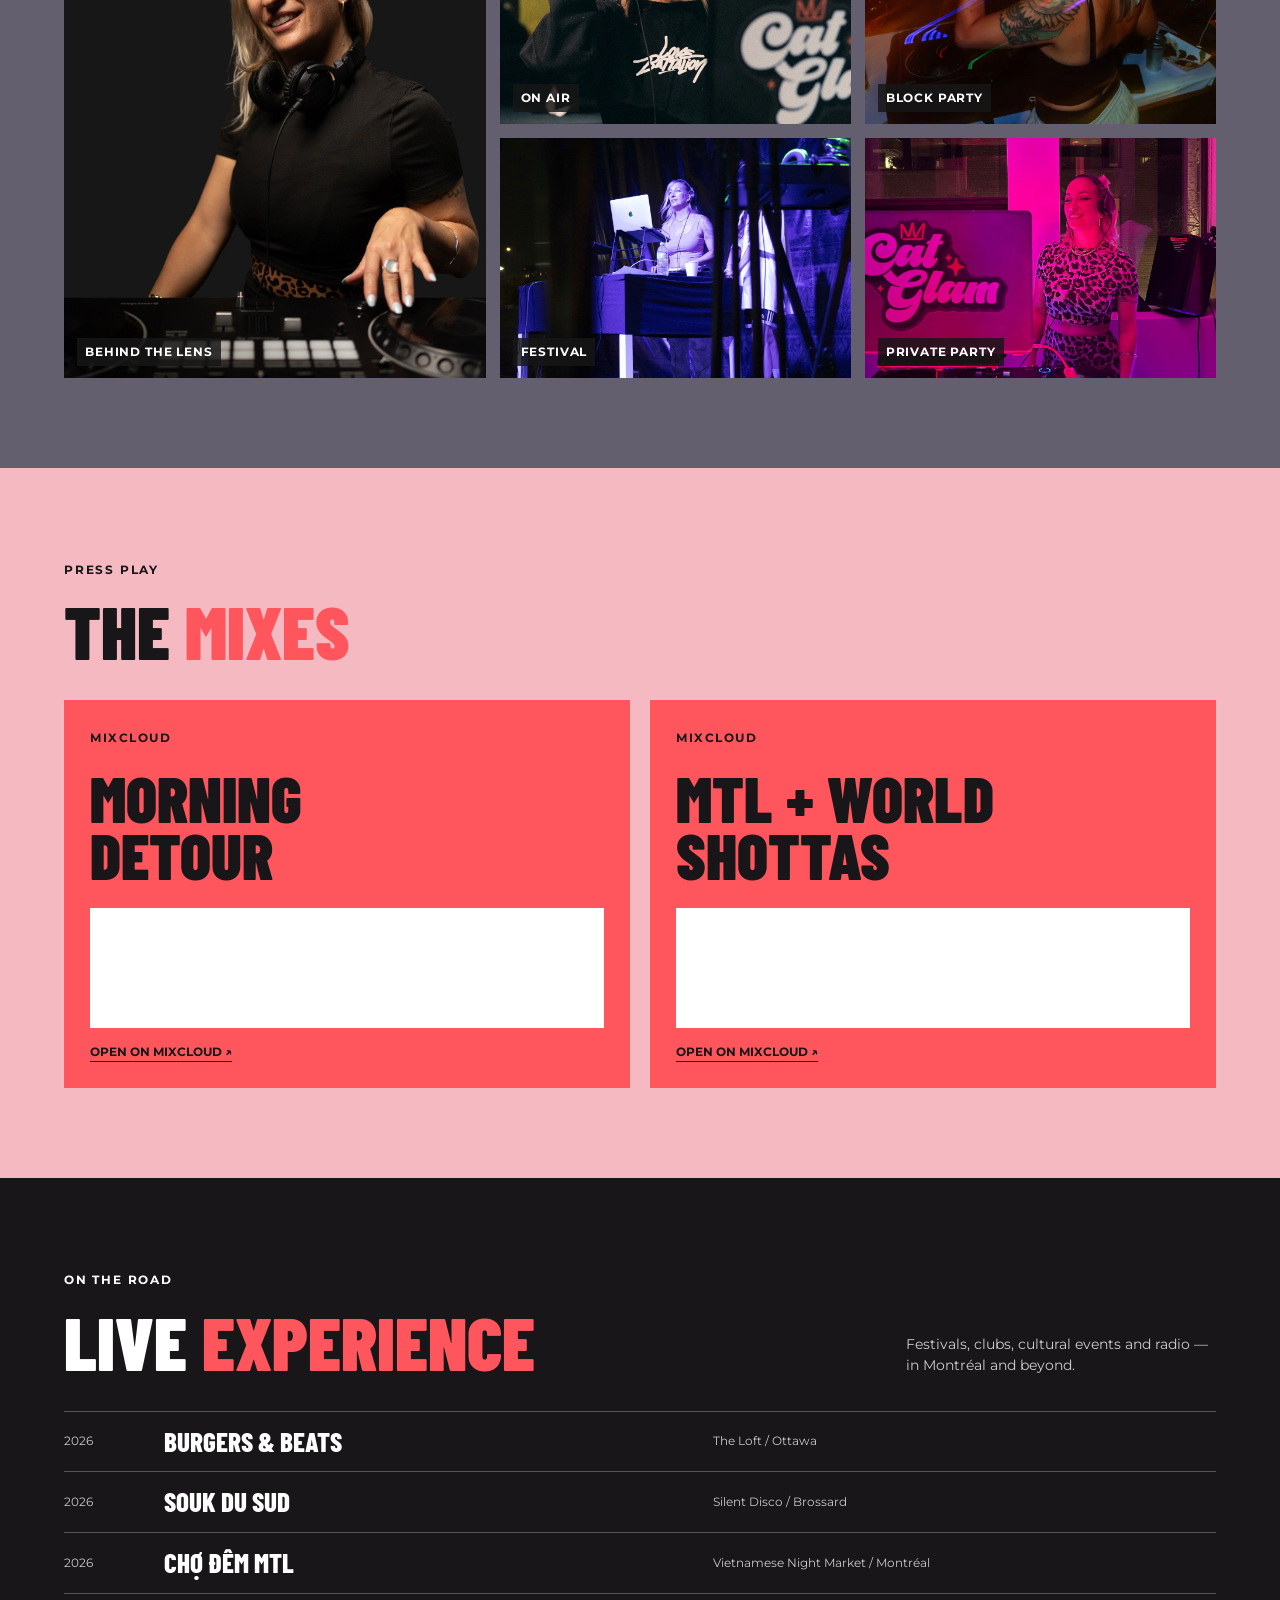
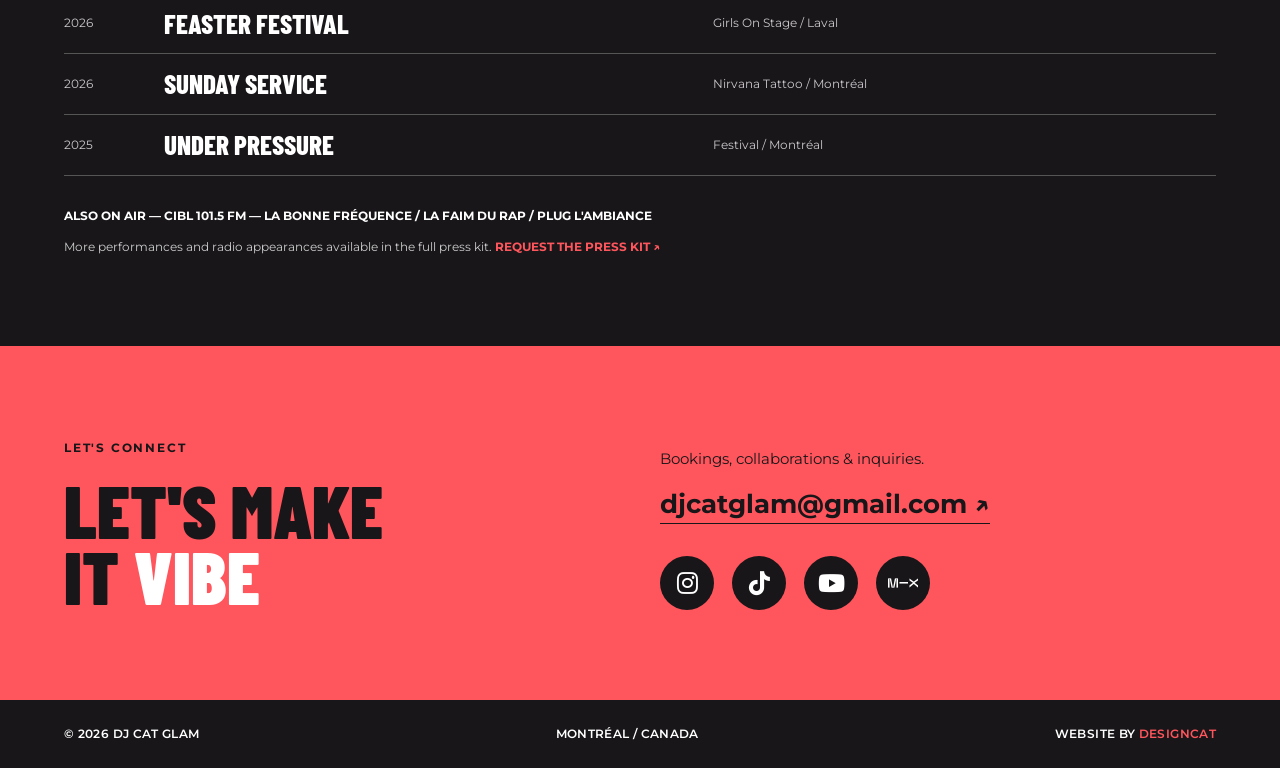
==== commit 6b74ff46: "fr" ====
--- a/index.html
+++ b/index.html
@@ -31,7 +31,7 @@
       <div class="hero-content wrap">
         <div class="hero-type">
           <div class="eyebrow">MONTRÉAL DJ + ARTIST</div>
-          <h1 id="hero-title">GLOBAL SOUNDS<br><em>GLAM</em> ENERGY</h1>
+          <h1 id="hero-title">GLOBAL SOUNDS,<br><em>GLAM</em> ENERGY</h1>
           <p>Eclectic selections. Vibrant connections.<br>From dancefloor classics to global rhythms.</p>
           <div class="hero-cta">
             <a class="text-link" href="#mixes">LISTEN TO MIXES <span aria-hidden="true">↘</span></a>
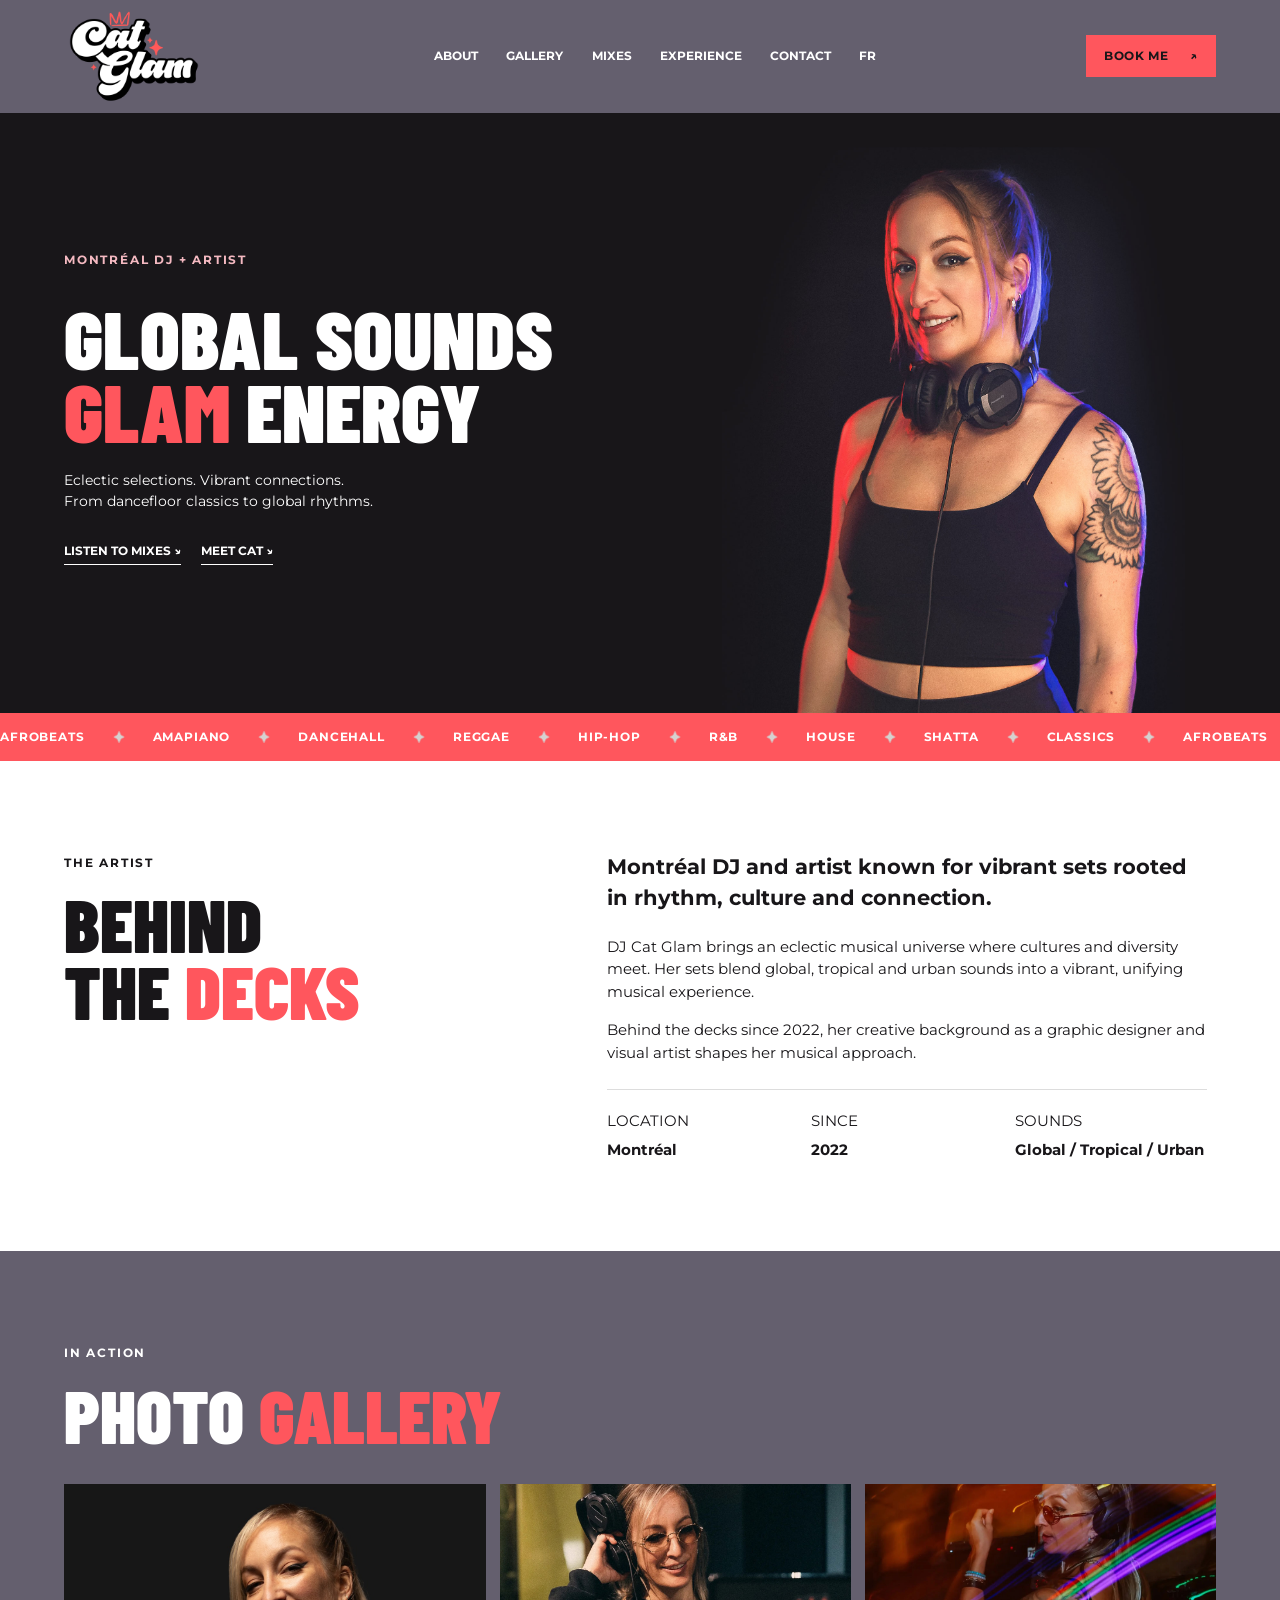
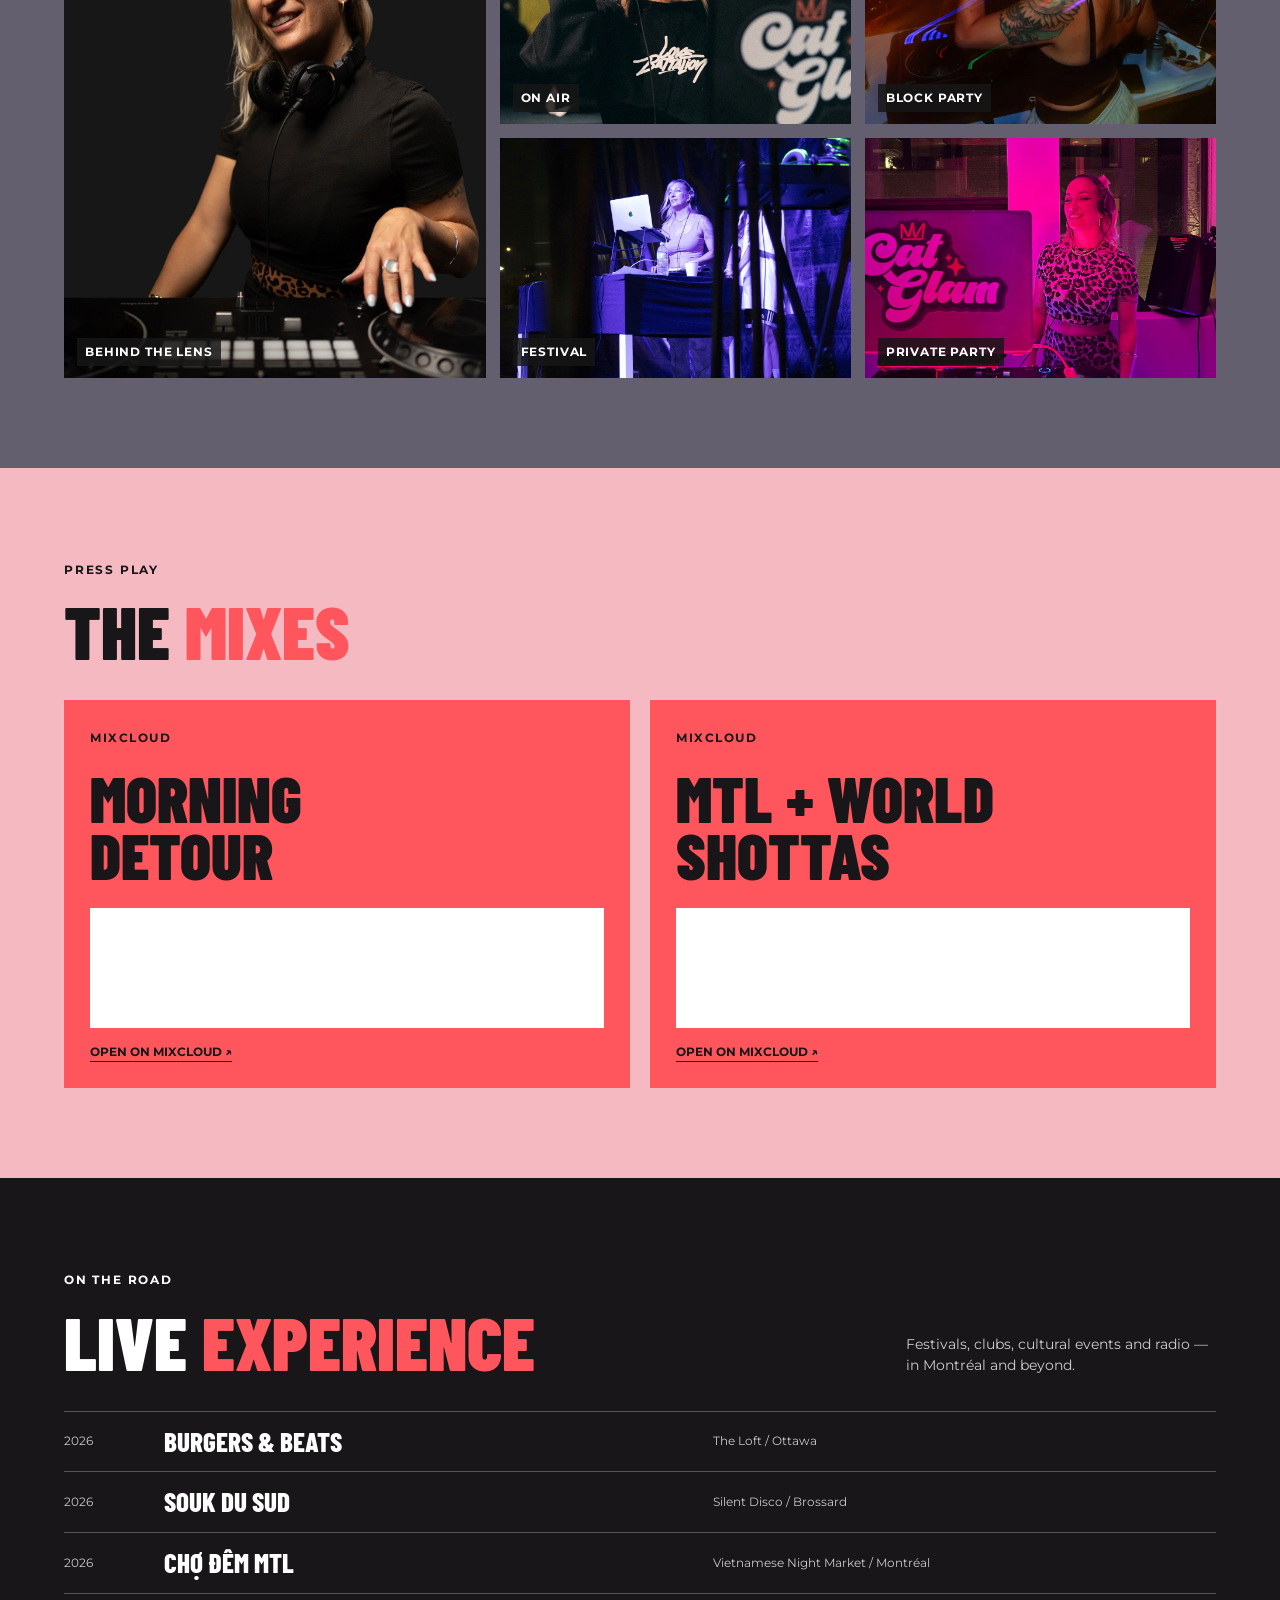
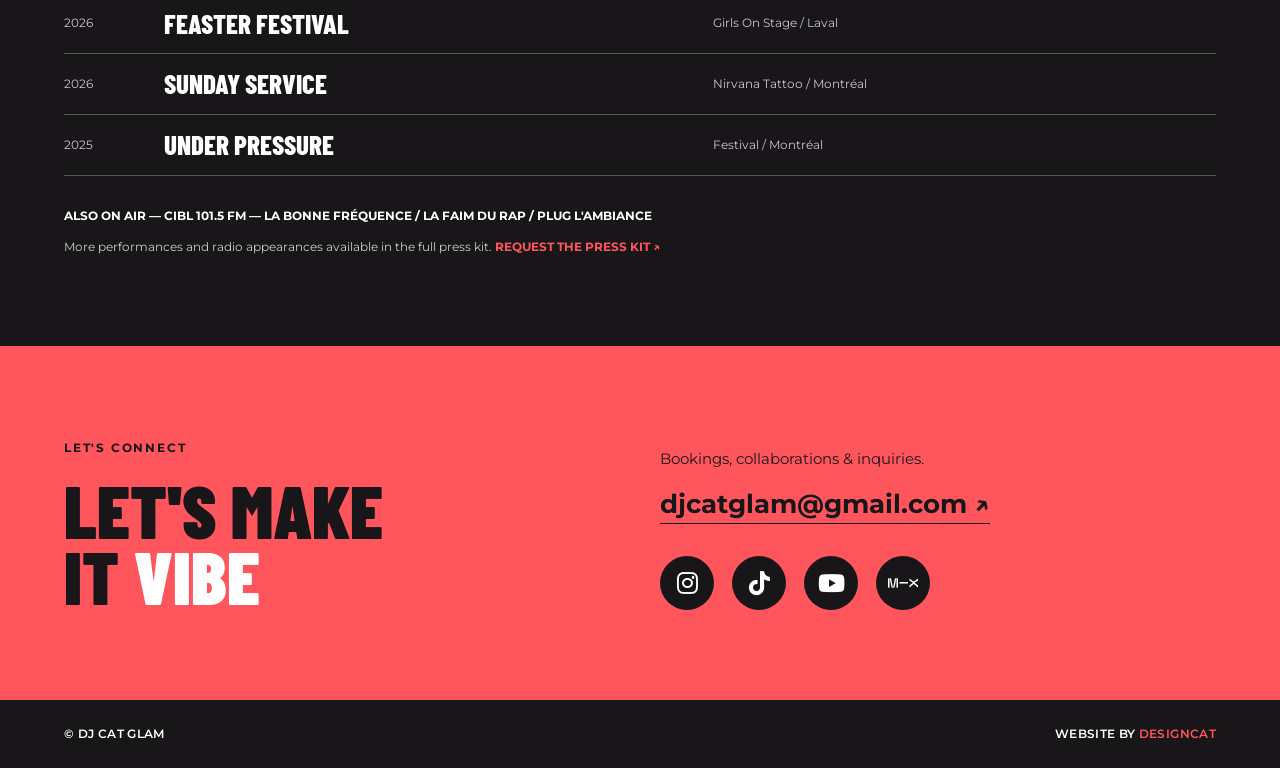
==== commit 240c4425: "UJK" ====
--- a/index.html
+++ b/index.html
@@ -31,7 +31,7 @@
       <div class="hero-content wrap">
         <div class="hero-type">
           <div class="eyebrow">MONTRÉAL DJ + ARTIST</div>
-          <h1 id="hero-title">GLOBAL SOUNDS,<br><em>GLAM</em> ENERGY</h1>
+          <h1 id="hero-title">GLOBAL SOUNDS<br><em>GLAM</em> ENERGY</h1>
           <p>Eclectic selections. Vibrant connections.<br>From dancefloor classics to global rhythms.</p>
           <div class="hero-cta">
             <a class="text-link" href="#mixes">LISTEN TO MIXES <span aria-hidden="true">↘</span></a>
@@ -140,6 +140,6 @@
       </div>
     </section>
   </main>
-  <footer><div class="wrap footer"><span>© 2026 DJ CAT GLAM</span><span>MONTRÉAL / CANADA</span><span>WEBSITE BY <a href="https://designcat.ca" target="_blank" rel="noopener noreferrer">DESIGNCAT</a></span></div></footer>
+  <footer><div class="wrap footer"><span>© DJ CAT GLAM</span><span>WEBSITE BY <a href="https://designcat.ca" target="_blank" rel="noopener noreferrer">DESIGNCAT</a></span></div></footer>
 </body>
 </html>
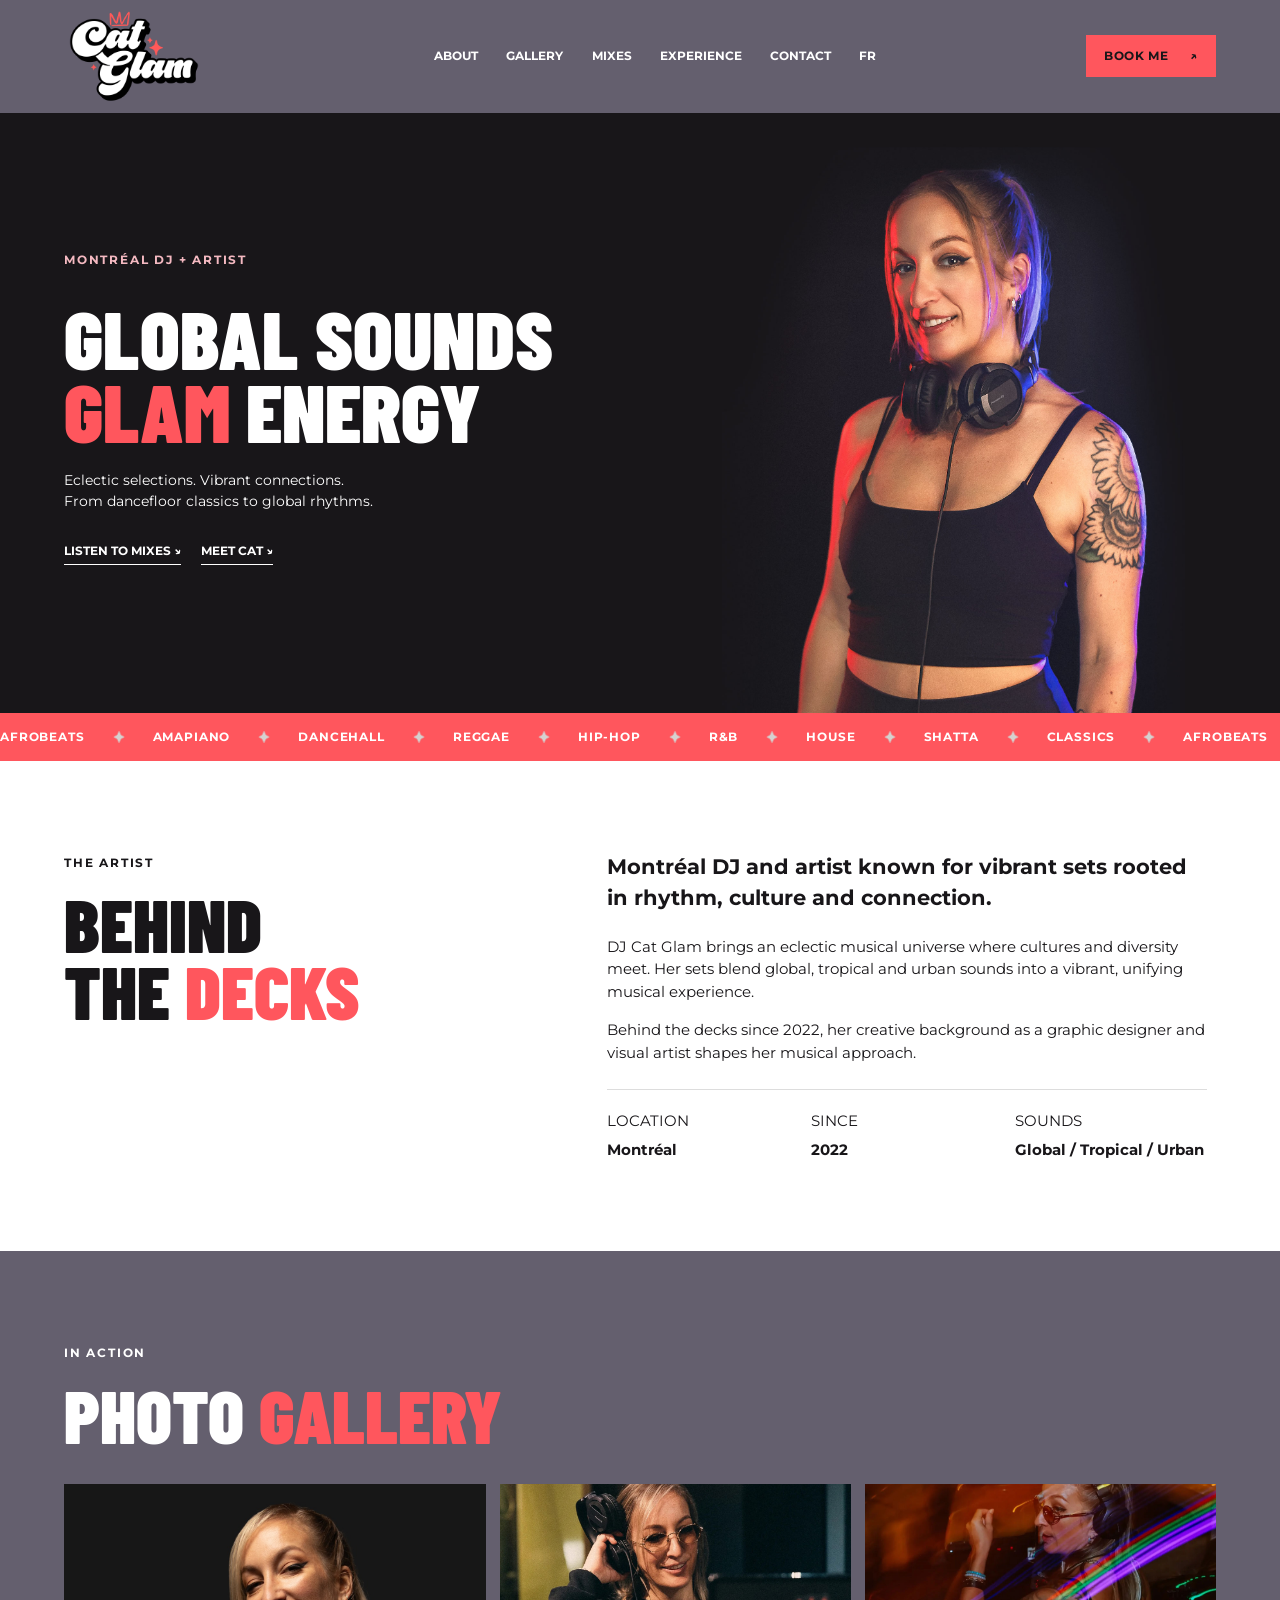
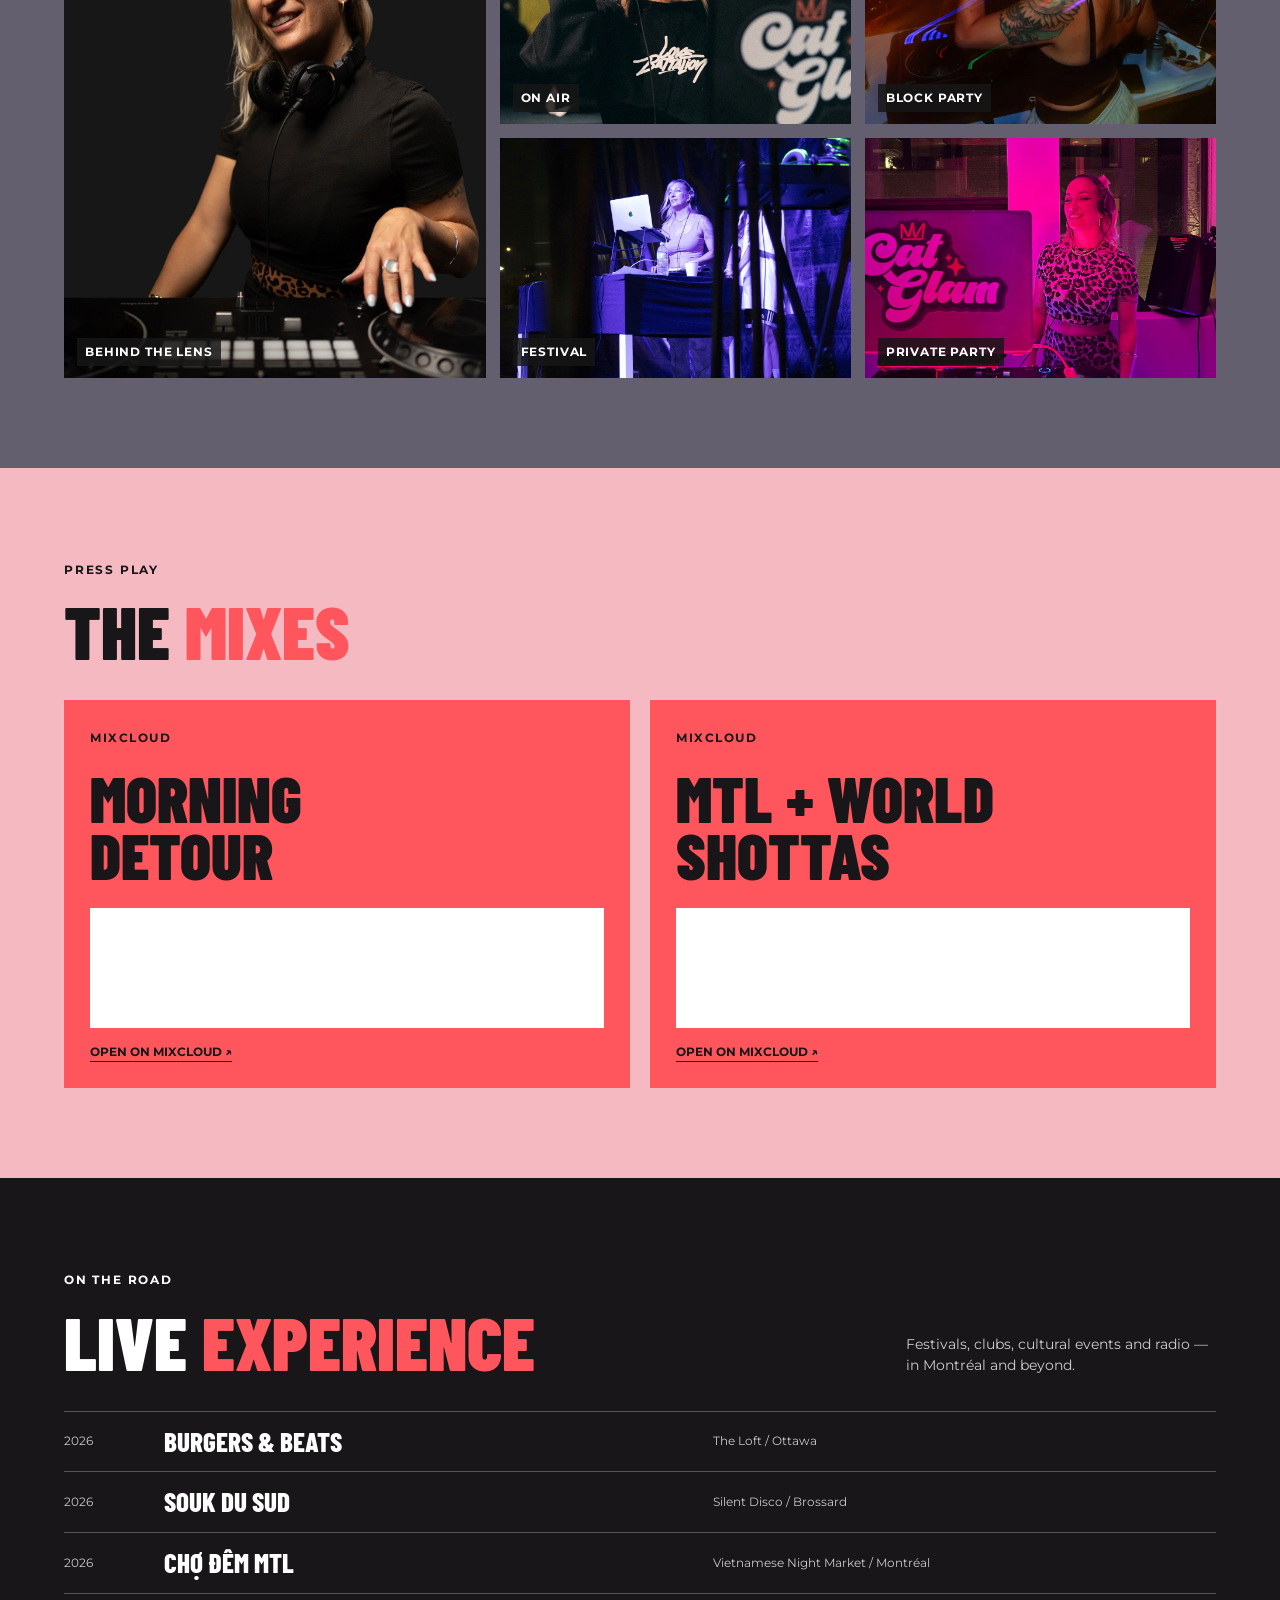
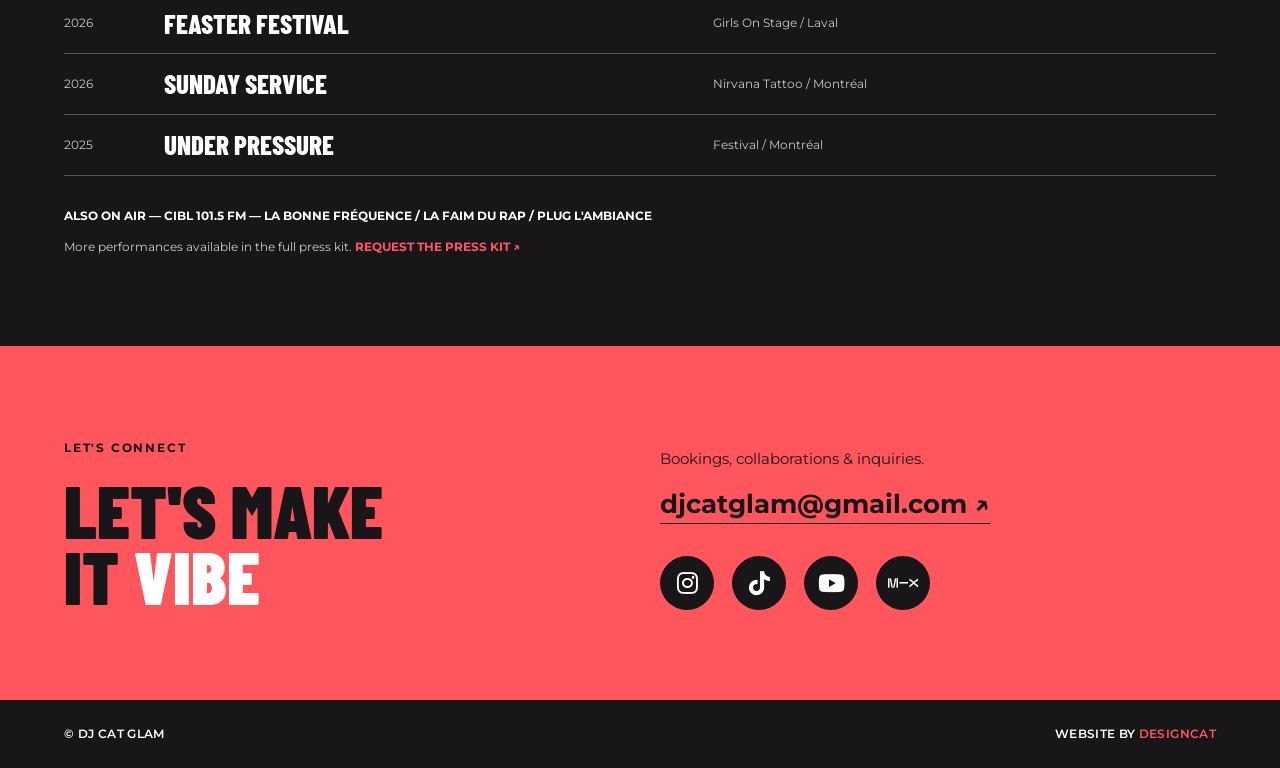
==== commit eea20aa6: "jk" ====
--- a/index.html
+++ b/index.html
@@ -4,8 +4,8 @@
   <meta charset="utf-8">
   <meta name="viewport" content="width=device-width, initial-scale=1">
   <meta name="theme-color" content="#f4f0e9">
-  <meta name="description" content="DJ Cat Glam — Montréal DJ and artist. Global, tropical and urban sounds. Listen to mixes, explore live sets and book Cat Glam.">
-  <link rel="icon" type="image/png" href="images/favicon.png"><title>DJ Cat Glam — Montréal DJ & Artist</title>
+  <meta name="description" content="DJ Cat Glam — Montréal DJ + artist. Global, tropical and urban sounds. Listen to mixes, explore live sets and book Cat Glam.">
+  <link rel="icon" type="image/png" href="images/favicon.png"><title>DJ Cat Glam — Montréal DJ + Artist</title>
   <link rel="preconnect" href="https://fonts.googleapis.com">
   <link rel="preconnect" href="https://fonts.gstatic.com" crossorigin>
   <link href="https://fonts.googleapis.com/css2?family=Barlow+Condensed:wght@600;700;800;900&family=Montserrat:wght@400;500;600;700&display=swap" rel="stylesheet">
@@ -120,7 +120,7 @@
           <div class="gig"><span>2025</span><strong>UNDER PRESSURE</strong><span>Festival / Montréal</span></div>
         </div>
         <p class="radio-note">ALSO ON AIR — CIBL 101.5 FM — LA BONNE FRÉQUENCE / LA FAIM DU RAP / PLUG L'AMBIANCE</p>
-        <p class="press-note">More performances and radio appearances available in the full press kit. <a href="mailto:djcatglam@gmail.com?subject=DJ%20Cat%20Glam%20Press%20Kit">REQUEST THE PRESS KIT ↗</a></p>
+        <p class="press-note">More performances available in the full press kit. <a href="mailto:djcatglam@gmail.com?subject=DJ%20Cat%20Glam%20Press%20Kit">REQUEST THE PRESS KIT ↗</a></p>
       </div>
     </section>
 
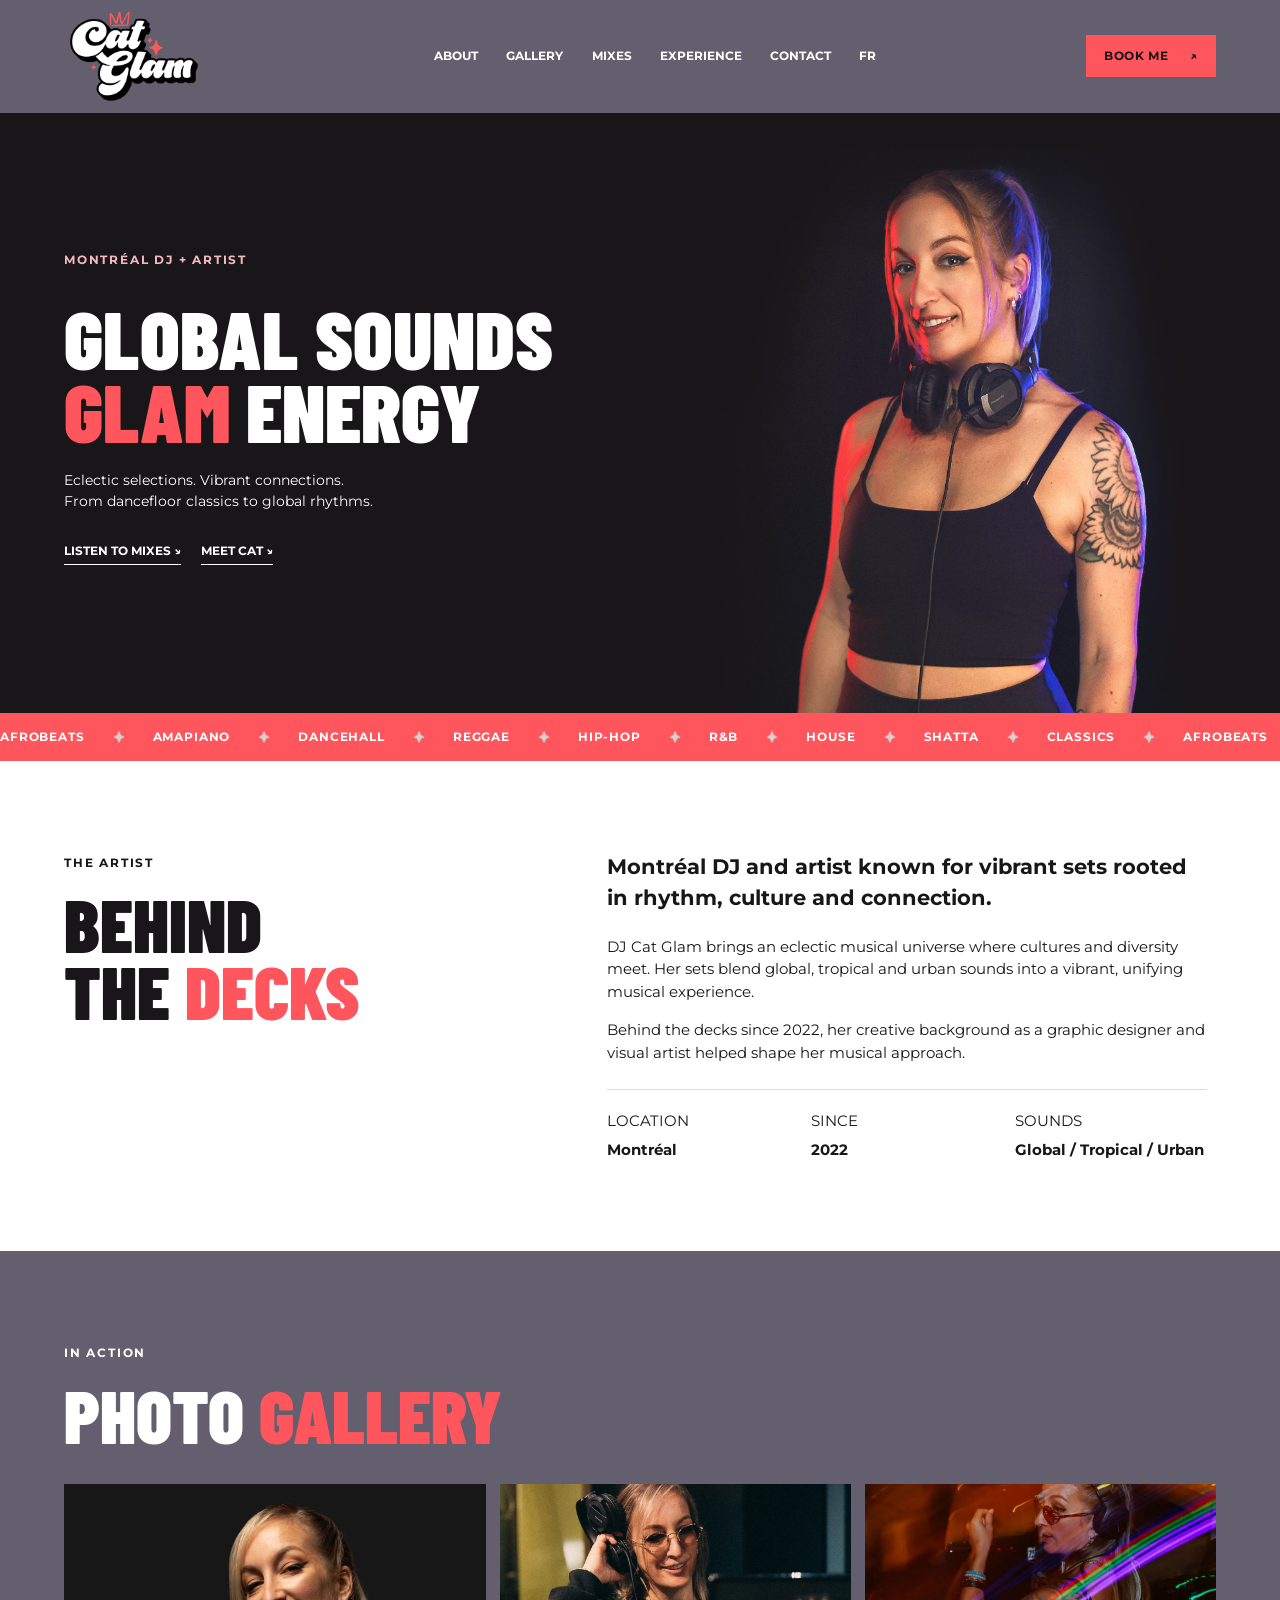
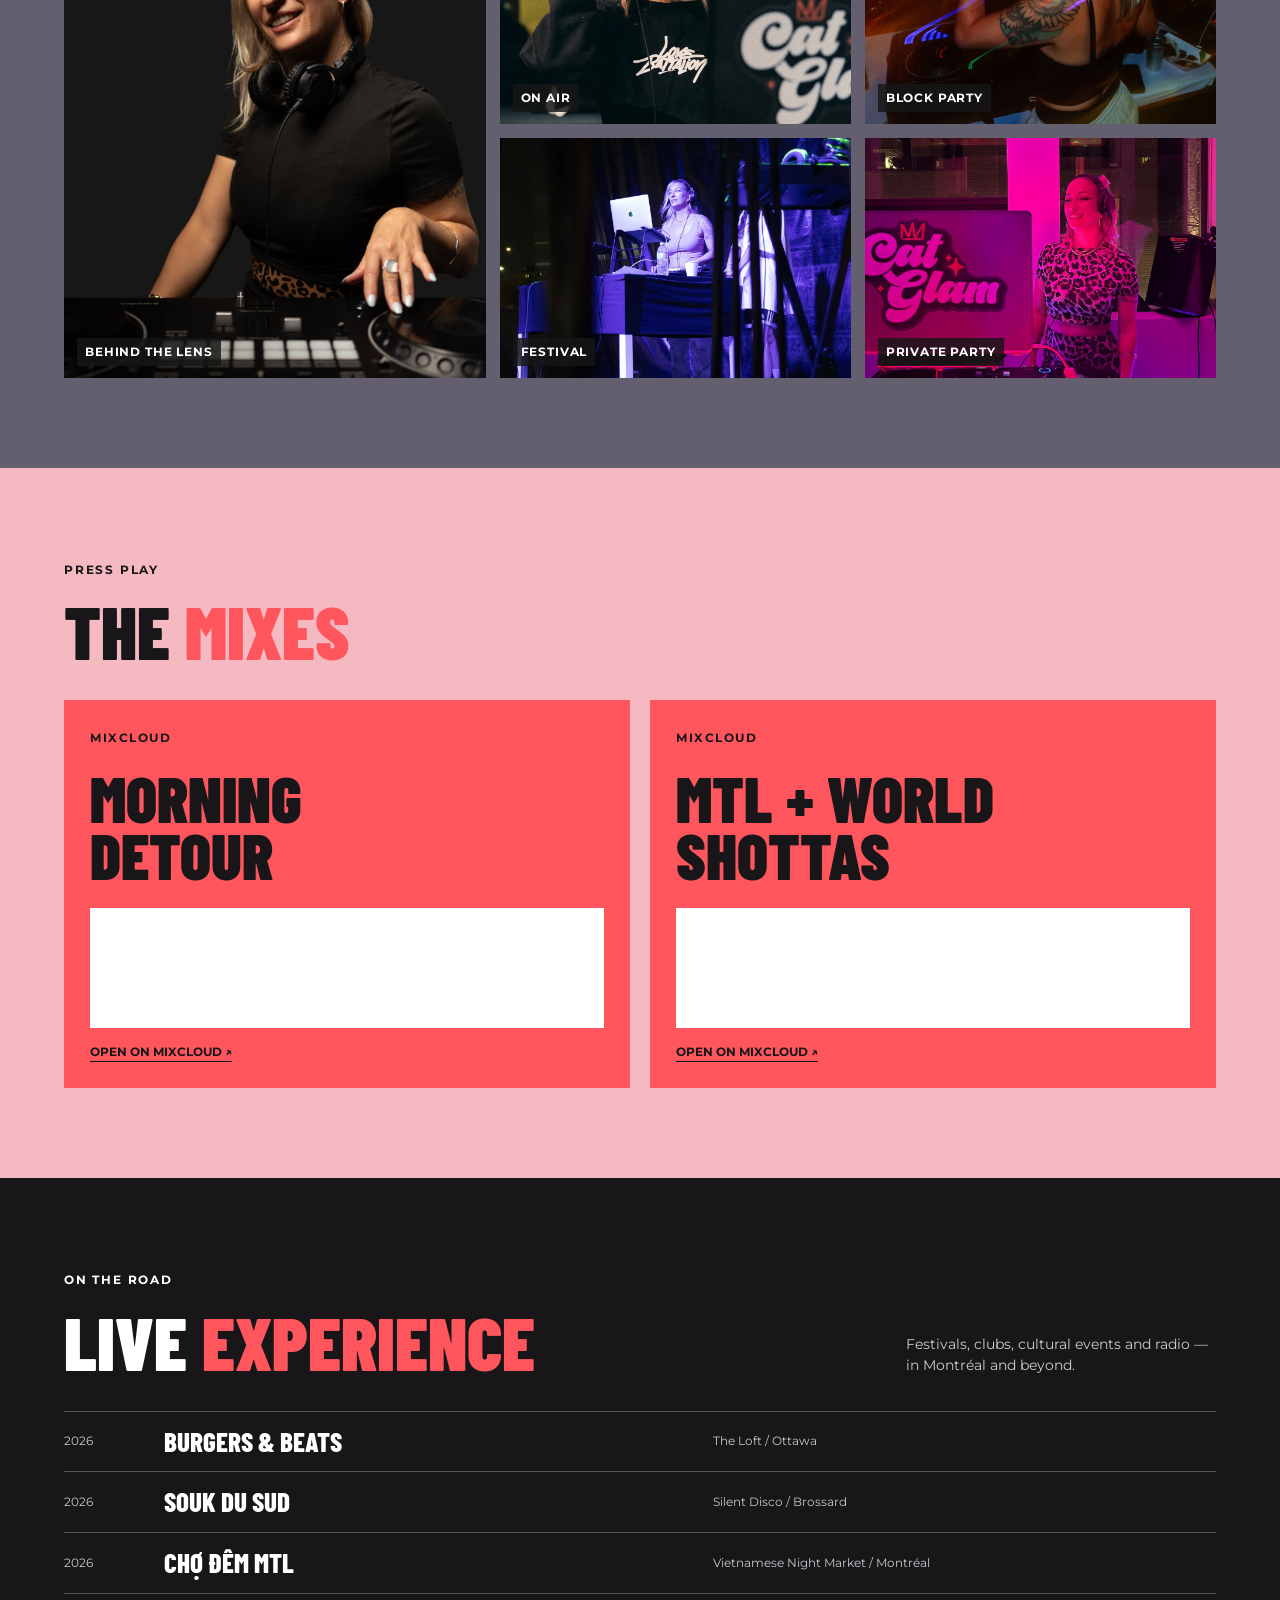
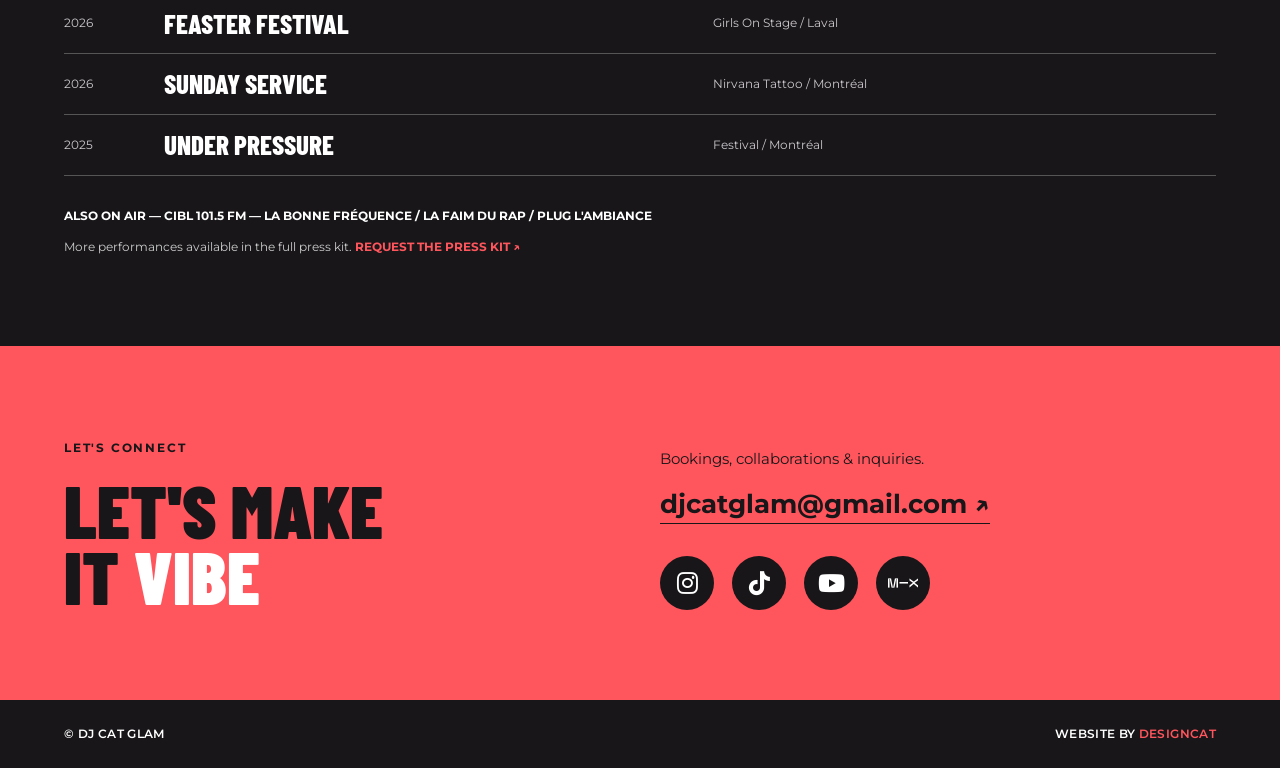
==== commit 65e377f4: "k" ====
--- a/index.html
+++ b/index.html
@@ -65,7 +65,7 @@
         <div class="about-copy">
           <p class="lead">Montréal DJ and artist known for vibrant sets rooted in rhythm, culture and connection.</p>
           <p>DJ Cat Glam brings an eclectic musical universe where cultures and diversity meet. Her sets blend global, tropical and urban sounds into a vibrant, unifying musical experience.</p>
-          <p>Behind the decks since 2022, her creative background as a graphic designer and visual artist shapes her musical approach.</p>
+          <p>Behind the decks since 2022, her creative background as a graphic designer and visual artist helped shape her musical approach.</p>
           <div class="facts">
             <div>LOCATION<strong>Montréal</strong></div>
             <div>SINCE<strong>2022</strong></div>
